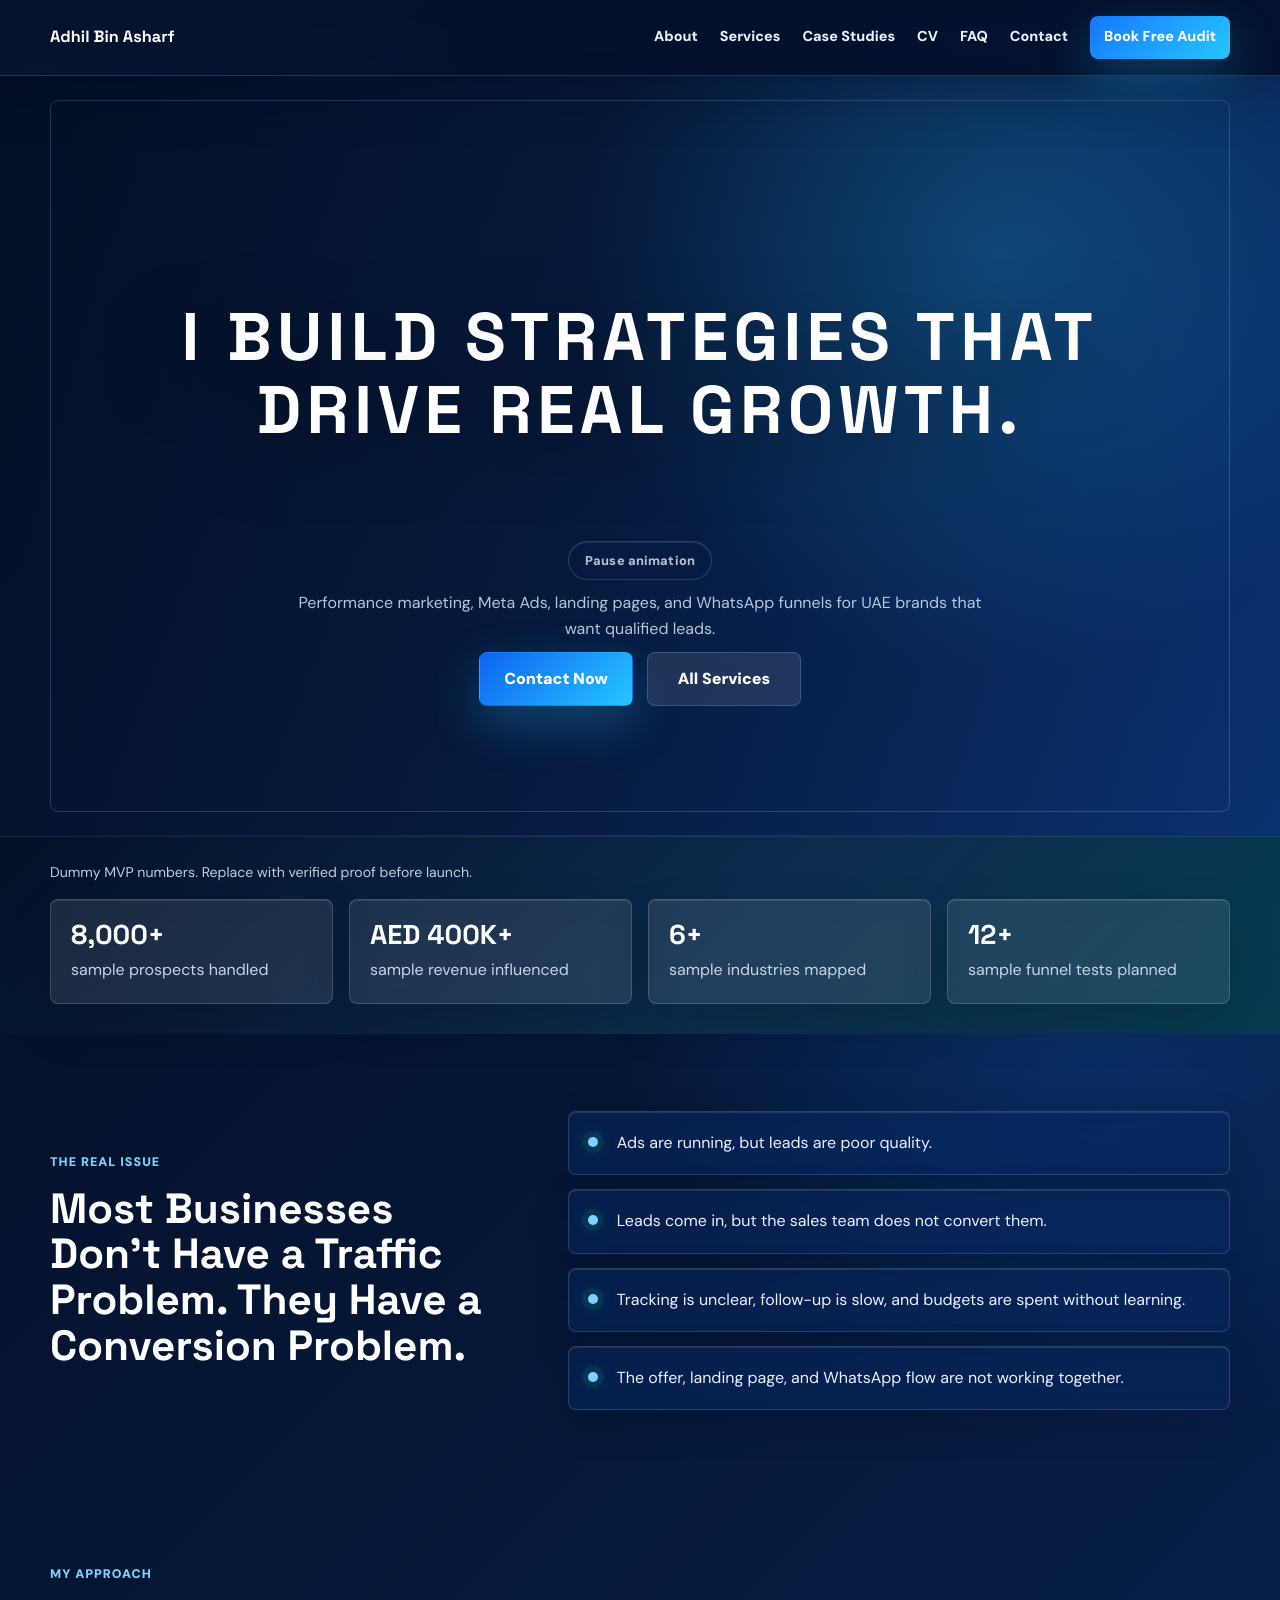
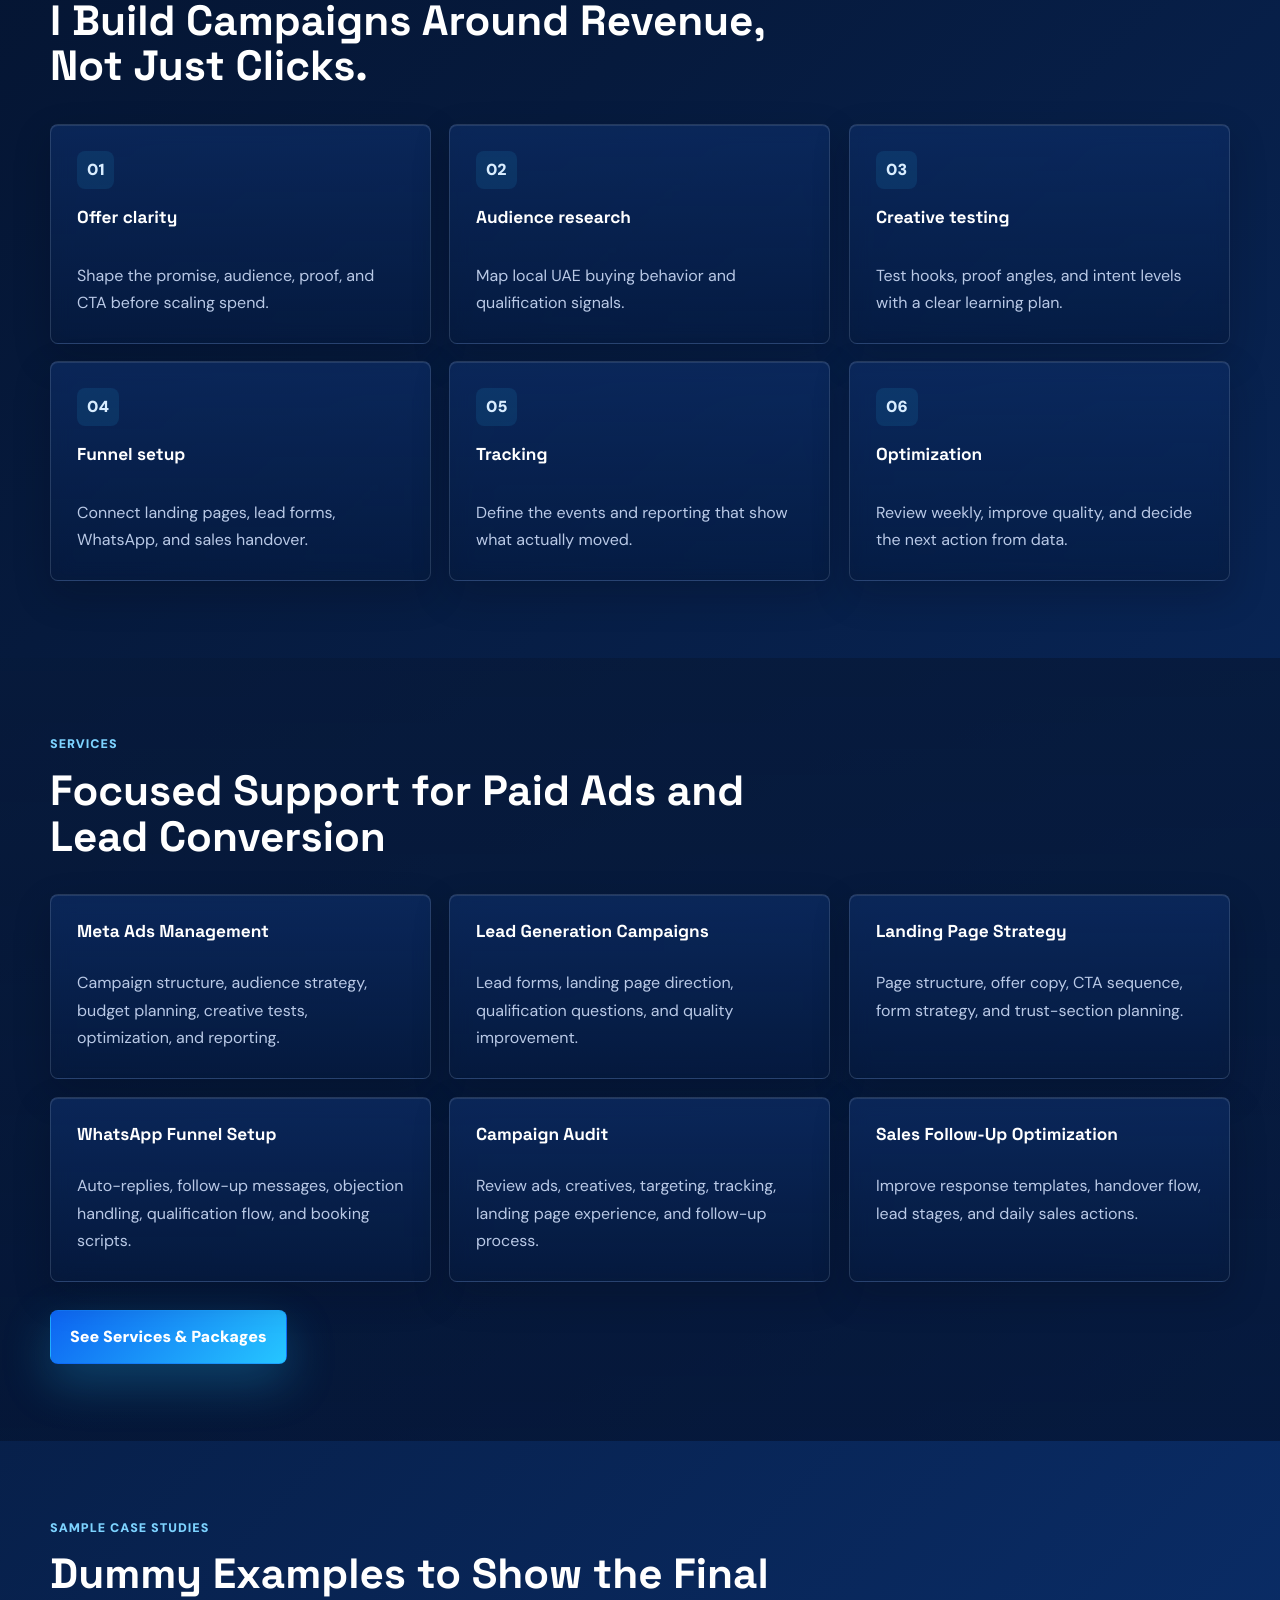
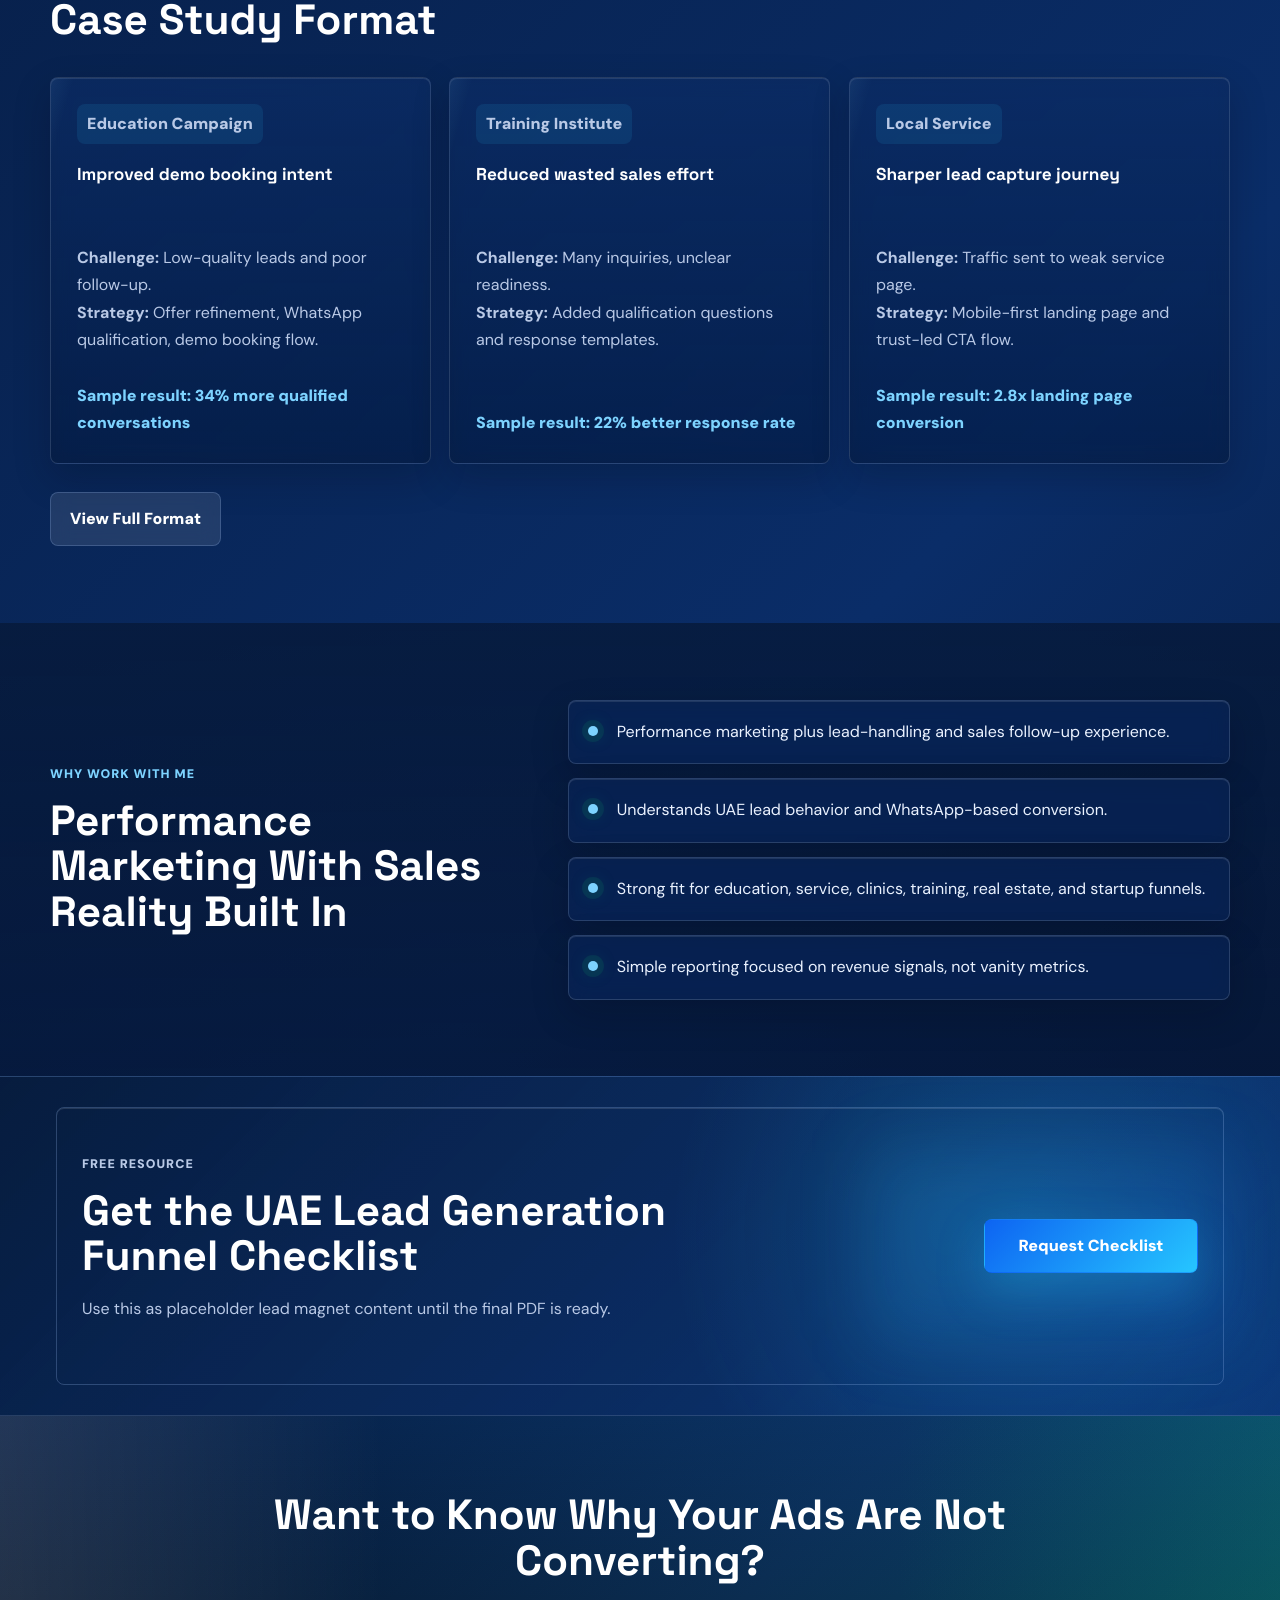
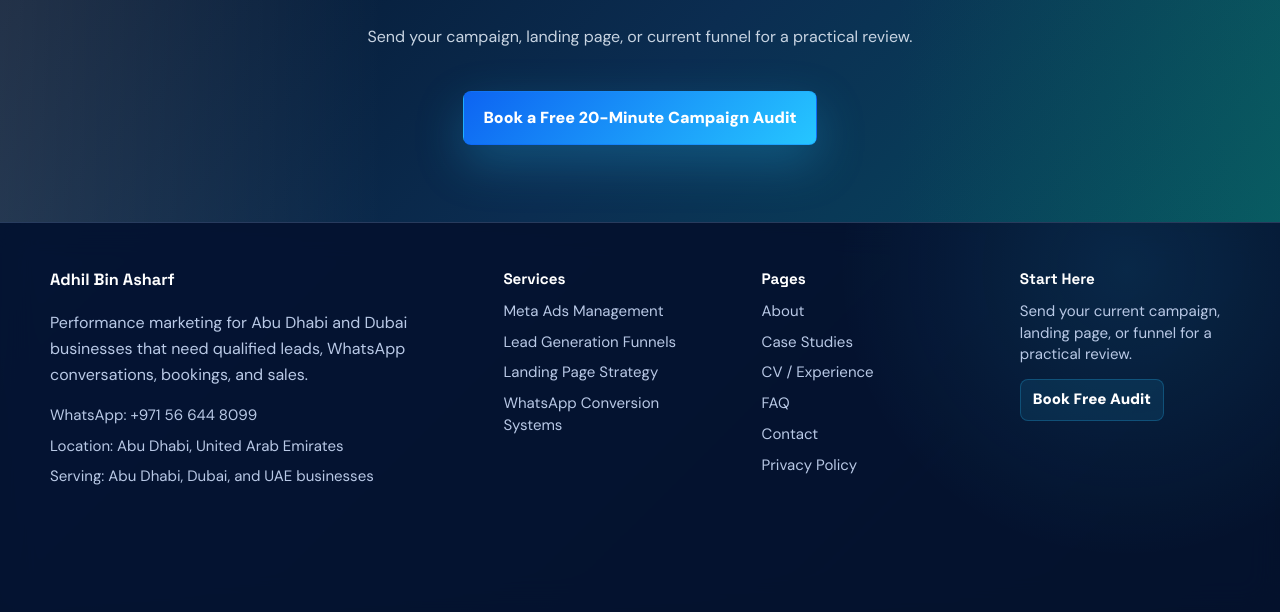
==== index.html @ f386fb95 "Initial personal branding website" ====
<!doctype html>
<html lang="en">
<head>
  <meta charset="utf-8">
  <meta name="viewport" content="width=device-width, initial-scale=1">
  <title>Performance Marketer in Abu Dhabi & Dubai | Adhil Bin Asharf</title>
  <meta name="description" content="Adhil Bin Asharf helps Abu Dhabi and Dubai businesses generate qualified leads with Meta Ads, landing pages, WhatsApp funnels, tracking, and campaign optimization.">
  <link rel="preconnect" href="https://fonts.googleapis.com">
  <link rel="preconnect" href="https://fonts.gstatic.com" crossorigin>
  <link href="https://fonts.googleapis.com/css2?family=DM+Sans:wght@400;500;600;700;800&family=Space+Grotesk:wght@500;600;700&display=swap" rel="stylesheet">
  <link rel="stylesheet" href="styles.css?v=32">
  <script type="application/ld+json">
  {
    "@context": "https://schema.org",
    "@type": "Person",
    "name": "Adhil Bin Asharf",
    "jobTitle": "Performance Marketer",
    "areaServed": ["Abu Dhabi", "Dubai", "United Arab Emirates"],
    "knowsAbout": ["Meta Ads", "Lead Generation", "Landing Pages", "WhatsApp Funnels", "Campaign Optimization"],
    "url": "https://example.com"
  }
  </script>
</head>
<body>
  <div class="site-cursor" aria-hidden="true"></div>
  <header class="site-header">
    <a class="brand" href="index.html" aria-label="Adhil Bin Asharf home">
      <span>Adhil Bin Asharf</span>
    </a>
    <button class="nav-toggle" type="button" aria-label="Open navigation" aria-expanded="false">Menu</button>
    <nav class="site-nav" aria-label="Main navigation">
      <a href="about.html">About</a>
      <a href="services.html">Services</a>
      <a href="case-studies.html">Case Studies</a>
      <a href="cv.html">CV</a>
      <a href="faq.html">FAQ</a>
      <a href="contact.html">Contact</a>
      <a class="nav-cta" href="contact.html#audit">Book Free Audit</a>
    </nav>
  </header>

  <main>
    <section class="hero">
      <div class="typewriter-hero" data-typewriter-hero>
        <h1 class="typewriter-heading" data-typewriter-heading aria-hidden="true">
          <span data-typewriter-text>I BUILD STRATEGIES THAT DRIVE REAL GROWTH.</span>
        </h1>
        <p class="sr-only" aria-live="polite" aria-atomic="true" data-typewriter-live>I BUILD STRATEGIES THAT DRIVE REAL GROWTH.</p>
      </div>
      <div class="hero-bottom">
        <button class="typewriter-toggle" type="button" data-typewriter-toggle aria-label="Pause headline animation">
          <span data-typewriter-toggle-text>Pause animation</span>
        </button>
        <p>Performance marketing, Meta Ads, landing pages, and WhatsApp funnels for UAE brands that want qualified leads.</p>
        <div class="hero-cta-row">
          <a class="button primary" href="contact.html#audit">Contact Now</a>
          <a class="button secondary" href="services.html">All Services</a>
        </div>
      </div>
    </section>

    <section class="proof-band" aria-label="Sample proof metrics">
      <p class="sample-note">Dummy MVP numbers. Replace with verified proof before launch.</p>
      <div class="proof-grid">
        <div><strong>8,000+</strong><span>sample prospects handled</span></div>
        <div><strong>AED 400K+</strong><span>sample revenue influenced</span></div>
        <div><strong>6+</strong><span>sample industries mapped</span></div>
        <div><strong>12+</strong><span>sample funnel tests planned</span></div>
      </div>
    </section>

    <section class="split-section">
      <div>
        <p class="eyebrow">The real issue</p>
        <h2>Most Businesses Don’t Have a Traffic Problem. They Have a Conversion Problem.</h2>
      </div>
      <div class="check-list">
        <p>Ads are running, but leads are poor quality.</p>
        <p>Leads come in, but the sales team does not convert them.</p>
        <p>Tracking is unclear, follow-up is slow, and budgets are spent without learning.</p>
        <p>The offer, landing page, and WhatsApp flow are not working together.</p>
      </div>
    </section>

    <section class="section">
      <div class="section-heading">
        <p class="eyebrow">My approach</p>
        <h2>I Build Campaigns Around Revenue, Not Just Clicks.</h2>
      </div>
      <div class="process-grid">
        <article><span>01</span><h3>Offer clarity</h3><p>Shape the promise, audience, proof, and CTA before scaling spend.</p></article>
        <article><span>02</span><h3>Audience research</h3><p>Map local UAE buying behavior and qualification signals.</p></article>
        <article><span>03</span><h3>Creative testing</h3><p>Test hooks, proof angles, and intent levels with a clear learning plan.</p></article>
        <article><span>04</span><h3>Funnel setup</h3><p>Connect landing pages, lead forms, WhatsApp, and sales handover.</p></article>
        <article><span>05</span><h3>Tracking</h3><p>Define the events and reporting that show what actually moved.</p></article>
        <article><span>06</span><h3>Optimization</h3><p>Review weekly, improve quality, and decide the next action from data.</p></article>
      </div>
    </section>

    <section class="section muted">
      <div class="section-heading">
        <p class="eyebrow">Services</p>
        <h2>Focused Support for Paid Ads and Lead Conversion</h2>
      </div>
      <div class="card-grid">
        <article class="card"><h3>Meta Ads Management</h3><p>Campaign structure, audience strategy, budget planning, creative tests, optimization, and reporting.</p></article>
        <article class="card"><h3>Lead Generation Campaigns</h3><p>Lead forms, landing page direction, qualification questions, and quality improvement.</p></article>
        <article class="card"><h3>Landing Page Strategy</h3><p>Page structure, offer copy, CTA sequence, form strategy, and trust-section planning.</p></article>
        <article class="card"><h3>WhatsApp Funnel Setup</h3><p>Auto-replies, follow-up messages, objection handling, qualification flow, and booking scripts.</p></article>
        <article class="card"><h3>Campaign Audit</h3><p>Review ads, creatives, targeting, tracking, landing page experience, and follow-up process.</p></article>
        <article class="card"><h3>Sales Follow-Up Optimization</h3><p>Improve response templates, handover flow, lead stages, and daily sales actions.</p></article>
      </div>
      <div class="center-action"><a class="button primary" href="services.html">See Services & Packages</a></div>
    </section>

    <section class="section">
      <div class="section-heading">
        <p class="eyebrow">Sample case studies</p>
        <h2>Dummy Examples to Show the Final Case Study Format</h2>
      </div>
      <div class="case-grid">
        <article class="case-card">
          <p class="tag">Education Campaign</p>
          <h3>Improved demo booking intent</h3>
          <p><strong>Challenge:</strong> Low-quality leads and poor follow-up.</p>
          <p><strong>Strategy:</strong> Offer refinement, WhatsApp qualification, demo booking flow.</p>
          <p class="metric">Sample result: 34% more qualified conversations</p>
        </article>
        <article class="case-card">
          <p class="tag">Training Institute</p>
          <h3>Reduced wasted sales effort</h3>
          <p><strong>Challenge:</strong> Many inquiries, unclear readiness.</p>
          <p><strong>Strategy:</strong> Added qualification questions and response templates.</p>
          <p class="metric">Sample result: 22% better response rate</p>
        </article>
        <article class="case-card">
          <p class="tag">Local Service</p>
          <h3>Sharper lead capture journey</h3>
          <p><strong>Challenge:</strong> Traffic sent to weak service page.</p>
          <p><strong>Strategy:</strong> Mobile-first landing page and trust-led CTA flow.</p>
          <p class="metric">Sample result: 2.8x landing page conversion</p>
        </article>
      </div>
      <div class="center-action"><a class="button secondary" href="case-studies.html">View Full Format</a></div>
    </section>

    <section class="split-section muted">
      <div>
        <p class="eyebrow">Why work with me</p>
        <h2>Performance Marketing With Sales Reality Built In</h2>
      </div>
      <div class="feature-list">
        <p>Performance marketing plus lead-handling and sales follow-up experience.</p>
        <p>Understands UAE lead behavior and WhatsApp-based conversion.</p>
        <p>Strong fit for education, service, clinics, training, real estate, and startup funnels.</p>
        <p>Simple reporting focused on revenue signals, not vanity metrics.</p>
      </div>
    </section>

    <section class="lead-magnet">
      <div>
        <p class="eyebrow">Free resource</p>
        <h2>Get the UAE Lead Generation Funnel Checklist</h2>
        <p>Use this as placeholder lead magnet content until the final PDF is ready.</p>
      </div>
      <a class="button primary" href="contact.html">Request Checklist</a>
    </section>

    <section class="final-cta">
      <h2>Want to Know Why Your Ads Are Not Converting?</h2>
      <p>Send your campaign, landing page, or current funnel for a practical review.</p>
      <a class="button primary" href="contact.html#audit">Book a Free 20-Minute Campaign Audit</a>
    </section>
  </main>
  <footer class="site-footer">
    <div class="footer-brand">
      <a class="brand" href="index.html"><span>Adhil Bin Asharf</span></a>
      <p>Performance marketing for Abu Dhabi and Dubai businesses that need qualified leads, WhatsApp conversations, bookings, and sales.</p>
      <div class="footer-contact">
        <a href="https://wa.me/971566448099">WhatsApp: +971 56 644 8099</a>
        <span>Location: Abu Dhabi, United Arab Emirates</span>
        <span>Serving: Abu Dhabi, Dubai, and UAE businesses</span>
      </div>
    </div>
    <nav class="footer-column" aria-label="Footer services">
      <strong>Services</strong>
      <a href="services.html">Meta Ads Management</a>
      <a href="services.html">Lead Generation Funnels</a>
      <a href="services.html">Landing Page Strategy</a>
      <a href="services.html">WhatsApp Conversion Systems</a>
    </nav>
    <nav class="footer-column" aria-label="Footer pages">
      <strong>Pages</strong>
      <a href="about.html">About</a>
      <a href="case-studies.html">Case Studies</a>
      <a href="cv.html">CV / Experience</a>
      <a href="faq.html">FAQ</a>
      <a href="contact.html">Contact</a>
      <a href="privacy.html">Privacy Policy</a>
    </nav>
    <div class="footer-column">
      <strong>Start Here</strong>
      <p>Send your current campaign, landing page, or funnel for a practical review.</p>
      <a class="footer-cta" href="contact.html#audit">Book Free Audit</a>
    </div>
    <div class="footer-bottom">
      <span>&copy; 2026 Adhil Bin Asharf. All rights reserved.</span>
      <span>Personal branding website for performance marketing services in the UAE.</span>
    </div>
  </footer>
  <script src="script.js?v=25"></script>
</body>
</html>
---- styles.css ----
:root {
  --navy: #031027;
  --ink: #eaf2ff;
  --blue: #1677ff;
  --cyan: #26c6ff;
  --green: #7dd3ff;
  --mint: #d9edff;
  --line: rgba(169, 202, 255, 0.22);
  --soft: #071a3b;
  --white: #ffffff;
  --muted: #b9c9e6;
  --glass: rgba(12, 38, 88, 0.54);
  --glass-strong: rgba(13, 43, 96, 0.72);
  --shadow-sm: 0 14px 36px rgba(0, 8, 24, 0.22);
  --shadow-md: 0 26px 74px rgba(0, 8, 24, 0.32);
  --shadow-lg: 0 36px 110px rgba(0, 8, 24, 0.42);
  --shadow-glow: 0 18px 48px rgba(38, 198, 255, 0.26);
  --radius: 8px;
  --container: 1180px;
}

* { box-sizing: border-box; }

html { scroll-behavior: smooth; }

body {
  margin: 0;
  font-family: "DM Sans", Arial, sans-serif;
  color: var(--ink);
  background:
    radial-gradient(circle at 18% 8%, rgba(38, 198, 255, 0.22), transparent 28rem),
    radial-gradient(circle at 86% 18%, rgba(22, 119, 255, 0.24), transparent 30rem),
    linear-gradient(135deg, #020b1e 0%, #061a3d 34%, #0a2d68 70%, #061329 100%);
  line-height: 1.65;
  text-rendering: geometricPrecision;
}

body::before {
  content: "";
  position: fixed;
  inset: 0;
  z-index: -1;
  pointer-events: none;
  background:
    linear-gradient(135deg, rgba(255, 255, 255, 0.055), transparent 32%),
    linear-gradient(315deg, rgba(38, 198, 255, 0.12), transparent 34%);
}

img { max-width: 100%; display: block; }
a { color: inherit; text-decoration: none; }

.sr-only {
  position: absolute;
  width: 1px;
  height: 1px;
  padding: 0;
  margin: -1px;
  overflow: hidden;
  clip: rect(0, 0, 0, 0);
  white-space: nowrap;
  border: 0;
}

@media (hover: hover) and (pointer: fine) {
  body,
  button,
  a,
  input,
  select,
  textarea,
  label {
    cursor: none;
  }
}

@media (hover: none), (pointer: coarse) {
  .site-cursor {
    display: none;
  }
}

button,
a,
input,
select,
textarea,
label {
  cursor: pointer;
}

.site-cursor {
  position: fixed;
  left: 0;
  top: 0;
  z-index: 9999;
  width: 12px;
  height: 12px;
  border: 1px solid rgba(214, 238, 255, 0.72);
  border-radius: 999px;
  background: rgba(125, 211, 255, 0.72);
  box-shadow:
    0 0 8px rgba(125, 211, 255, 0.34),
    0 0 20px rgba(38, 198, 255, 0.18);
  pointer-events: none;
  opacity: 0;
  transform: translate(-50%, -50%);
  transition: opacity 120ms ease, width 120ms ease, height 120ms ease, background 120ms ease;
  will-change: transform;
}

.site-cursor.is-visible {
  opacity: 1;
}

.site-cursor.is-active {
  width: 18px;
  height: 18px;
  background: rgba(125, 211, 255, 0.42);
  box-shadow:
    0 0 10px rgba(125, 211, 255, 0.36),
    0 0 28px rgba(38, 198, 255, 0.22);
}

.reveal {
  opacity: 1;
  transform: none;
}

.animations-ready .reveal {
  opacity: 0;
  transform: translateY(24px);
  transition:
    opacity 680ms ease,
    transform 680ms cubic-bezier(0.16, 1, 0.3, 1);
  transition-delay: var(--reveal-delay, 0ms);
  will-change: opacity, transform;
}

.animations-ready .reveal[data-reveal="zoom"] {
  transform: translateY(20px) scale(0.985);
}

.animations-ready .reveal.is-visible {
  opacity: 1;
  transform: translate3d(0, 0, 0) scale(1);
  will-change: auto;
}

@keyframes sheen-pass {
  0% { transform: translateX(-120%) skewX(-18deg); opacity: 0; }
  18% { opacity: 0.72; }
  58% { opacity: 0.18; }
  100% { transform: translateX(140%) skewX(-18deg); opacity: 0; }
}

@keyframes card-rise {
  0% { opacity: 0; transform: translateY(26px) scale(0.96); }
  100% { opacity: 1; transform: translateY(0) scale(1); }
}

.site-header,
.hero,
.proof-band,
.section,
.split-section,
.page-hero,
.lead-magnet,
.final-cta,
.content-page,
.site-footer {
  padding-left: max(20px, calc((100vw - var(--container)) / 2));
  padding-right: max(20px, calc((100vw - var(--container)) / 2));
}

.site-header {
  position: sticky;
  top: 0;
  z-index: 20;
  display: flex;
  align-items: center;
  justify-content: space-between;
  min-height: 76px;
  padding-top: 14px;
  padding-bottom: 14px;
  background: rgba(5, 18, 45, 0.72);
  border-bottom: 1px solid rgba(169, 202, 255, 0.18);
  box-shadow: 0 18px 50px rgba(0, 8, 24, 0.28);
  backdrop-filter: blur(14px) saturate(130%);
}

.brand {
  display: inline-flex;
  align-items: center;
  min-width: 0;
  font-family: "Space Grotesk", "DM Sans", sans-serif;
  font-weight: 800;
  color: var(--white);
  font-size: 1.02rem;
  letter-spacing: 0;
}

.brand span:last-child {
  white-space: nowrap;
}

.site-nav {
  display: flex;
  align-items: center;
  gap: clamp(12px, 1.8vw, 22px);
  font-weight: 800;
  font-size: 0.9rem;
}

.site-nav a {
  position: relative;
  padding: 8px 0;
  transition: color 180ms ease, transform 180ms ease;
}

.site-nav a::after {
  content: "";
  position: absolute;
  left: 0;
  right: 0;
  bottom: 2px;
  height: 2px;
  transform: scaleX(0);
  transform-origin: center;
  background: var(--green);
  transition: transform 180ms ease;
}

.site-nav a:hover,
.site-nav a:focus-visible {
  color: var(--cyan);
  transform: translateY(-1px);
}

.site-nav a:hover::after,
.site-nav a:focus-visible::after {
  transform: scaleX(1);
}

.site-nav .nav-cta {
  padding: 10px 14px;
  border-radius: var(--radius);
  background: linear-gradient(135deg, var(--blue), var(--cyan));
  color: var(--white);
  box-shadow: var(--shadow-glow);
}

.site-nav .nav-cta::after { display: none; }

.nav-toggle { display: none; }

.hero {
  position: relative;
  display: grid;
  place-items: center;
  align-content: center;
  gap: clamp(22px, 3vw, 34px);
  min-height: min(760px, calc(100vh - 76px));
  padding-top: clamp(46px, 5.8vw, 78px);
  padding-bottom: clamp(40px, 5vw, 66px);
  overflow: hidden;
  background:
    radial-gradient(circle at 78% 24%, rgba(38,198,255,0.22), transparent 26rem),
    linear-gradient(105deg, rgba(3,16,39,0.9) 0%, rgba(6,26,61,0.78) 48%, rgba(12,55,124,0.66) 100%),
    linear-gradient(135deg, #020b1e, #08265a);
  padding-left: max(48px, calc((100vw - var(--container)) / 2 + 24px));
  padding-right: max(48px, calc((100vw - var(--container)) / 2 + 24px));
}

.hero::before {
  content: "";
  position: absolute;
  inset: 24px max(24px, calc((100vw - var(--container)) / 2));
  border: 1px solid rgba(169,202,255,0.22);
  border-radius: var(--radius);
  pointer-events: none;
}

.hero::after {
  content: "";
  position: absolute;
  inset: auto 0 0;
  height: 1px;
  background: linear-gradient(90deg, transparent, rgba(15,111,255,0.24), transparent);
}

.hero h1 {
  margin: 0;
  max-width: 760px;
  font-family: "Space Grotesk", "DM Sans", sans-serif;
  font-size: clamp(2.35rem, 3.75vw, 3.95rem);
  line-height: 1.08;
  letter-spacing: 0;
  color: var(--white);
  text-wrap: balance;
}

.typewriter-hero {
  position: relative;
  z-index: 1;
  display: grid;
  justify-items: center;
  align-content: center;
  width: min(100%, 1060px);
  min-height: clamp(230px, 35vh, 360px);
  margin-bottom: -16px;
  padding: 0 clamp(10px, 4vw, 48px);
  text-align: center;
}

.hero .typewriter-heading {
  display: flex;
  align-items: center;
  justify-content: center;
  min-height: clamp(8rem, 18vw, 17rem);
  max-width: 980px;
  font-size: clamp(2.65rem, 5.25vw, 5.85rem);
  line-height: 1.08;
  letter-spacing: 0.08em;
  text-align: center;
  text-transform: uppercase;
  text-shadow: 0 18px 70px rgba(0, 8, 24, 0.5);
  opacity: 0;
  transform: translateY(14px);
  filter: blur(4px);
  transition:
    opacity 850ms cubic-bezier(0.22, 1, 0.36, 1),
    transform 850ms cubic-bezier(0.22, 1, 0.36, 1),
    filter 850ms cubic-bezier(0.22, 1, 0.36, 1);
}

.typewriter-hero.is-sentence-visible .typewriter-heading {
  opacity: 1;
  transform: translateY(0);
  filter: blur(0);
}

.typewriter-hero.is-transitioning .typewriter-heading {
  opacity: 0;
  transform: translateY(-10px);
  filter: blur(4px);
}

.typewriter-hero.is-reduced-motion .typewriter-heading {
  transform: none;
  filter: none;
  transition: opacity 850ms ease;
}

.typewriter-hero.is-reduced-motion.is-transitioning .typewriter-heading {
  transform: none;
  filter: none;
}

.typewriter-toggle {
  position: relative;
  min-height: 38px;
  padding: 8px 16px;
  border: 1px solid rgba(169, 202, 255, 0.2);
  border-radius: 999px;
  color: rgba(234, 242, 255, 0.78);
  background: rgba(8, 30, 68, 0.42);
  box-shadow: inset 0 1px 0 rgba(255,255,255,0.08);
  font: inherit;
  font-size: 0.8rem;
  font-weight: 800;
  letter-spacing: 0.01em;
  backdrop-filter: blur(12px);
  transition: color 180ms ease, border-color 180ms ease, background 180ms ease, transform 180ms ease;
}

.typewriter-toggle:hover,
.typewriter-toggle:focus-visible {
  color: var(--white);
  border-color: rgba(125, 211, 255, 0.38);
  background: rgba(13, 43, 96, 0.72);
  transform: translateY(-1px);
}

.hero-bottom {
  position: relative;
  z-index: 1;
  display: grid;
  justify-items: center;
  gap: 10px;
  text-align: center;
  margin-top: clamp(-8px, -0.8vw, -4px);
}

.hero-bottom p {
  max-width: 720px;
  margin: 0;
  color: rgba(217, 237, 255, 0.82);
  font-size: clamp(0.98rem, 1.25vw, 1.12rem);
  line-height: 1.6;
}

.hero-cta-row {
  display: flex;
  flex-wrap: wrap;
  justify-content: center;
  gap: 14px;
}

.hero-cta-row .button {
  min-width: 154px;
}

.page-hero h1,
.final-cta h1 {
  margin: 0;
  max-width: 820px;
  font-family: "Space Grotesk", "DM Sans", sans-serif;
  font-size: clamp(2.3rem, 4.35vw, 4.35rem);
  line-height: 1.06;
  letter-spacing: 0;
  color: var(--white);
  text-wrap: balance;
}

.page-hero p {
  max-width: 690px;
  margin: 20px 0 0;
  color: var(--muted);
  font-size: clamp(1.04rem, 1.4vw, 1.22rem);
}

.eyebrow {
  margin: 0 0 14px;
  color: var(--green);
  text-transform: uppercase;
  font-weight: 900;
  font-size: 0.78rem;
  letter-spacing: 0.08em;
}

.button-row,
.center-action {
  display: flex;
  flex-wrap: wrap;
  gap: 14px;
  margin-top: 28px;
}

.button {
  display: inline-flex;
  align-items: center;
  justify-content: center;
  min-height: 50px;
  padding: 13px 19px;
  border-radius: var(--radius);
  border: 1px solid var(--line);
  font-weight: 900;
  text-align: center;
  transition: transform 180ms ease, box-shadow 180ms ease, border-color 180ms ease, background 180ms ease;
}

.button:hover,
.button:focus-visible {
  transform: translateY(-2px);
  box-shadow: var(--shadow-md);
}

.button.primary {
  border-color: rgba(15, 111, 255, 0.22);
  background: linear-gradient(135deg, #0d64f2, var(--cyan));
  color: var(--white);
  box-shadow: var(--shadow-glow);
}

.button.primary:hover,
.button.primary:focus-visible {
  box-shadow: var(--shadow-glow), 0 0 30px rgba(38, 198, 255, 0.2);
}

.button.secondary {
  background: rgba(255,255,255,0.1);
  color: var(--white);
  border-color: rgba(169,202,255,0.22);
  backdrop-filter: blur(10px);
}

.button.whatsapp {
  border-color: rgba(31, 157, 85, 0.2);
  background: linear-gradient(135deg, #1f9d55, #22c57e);
  color: var(--white);
  box-shadow: 0 18px 38px rgba(31, 157, 85, 0.2);
}

.proof-band {
  padding-top: 26px;
  padding-bottom: 30px;
  background: linear-gradient(135deg, var(--navy), #0c2b4d 56%, #063c51);
  color: var(--white);
  box-shadow: inset 0 1px 0 rgba(255,255,255,0.08);
}

.sample-note {
  max-width: var(--container);
  margin: 0 auto 14px;
  color: #bfd0e4;
  font-size: 0.88rem;
}

.proof-grid {
  display: grid;
  grid-template-columns: repeat(4, minmax(0, 1fr));
  gap: 16px;
  max-width: var(--container);
  margin: 0 auto;
}

.proof-grid div {
  position: relative;
  overflow: hidden;
  padding: 20px;
  border: 1px solid rgba(255,255,255,0.17);
  border-radius: var(--radius);
  background: rgba(255, 255, 255, 0.09);
  box-shadow: 0 20px 48px rgba(0,0,0,0.16), inset 0 1px 0 rgba(255,255,255,0.1);
  backdrop-filter: blur(10px);
  transition: transform 180ms ease, border-color 180ms ease, background 180ms ease;
}

.proof-grid div::after {
  content: "";
  position: absolute;
  top: -35%;
  bottom: -35%;
  left: 0;
  width: 34%;
  pointer-events: none;
  background: linear-gradient(90deg, transparent, rgba(255,255,255,0.22), transparent);
  transform: translateX(-120%) skewX(-18deg);
}

.proof-grid div:hover {
  transform: translateY(-3px);
  border-color: rgba(255,255,255,0.34);
  background: rgba(255,255,255,0.13);
}

.proof-grid div:hover::after {
  animation: sheen-pass 900ms ease;
}

.proof-grid strong {
  display: block;
  font-family: "Space Grotesk", "DM Sans", sans-serif;
  font-size: clamp(1.28rem, 2.2vw, 1.7rem);
  line-height: 1.12;
}

.proof-grid span {
  display: block;
  margin-top: 6px;
  color: #c8d4e2;
}

.section,
.split-section,
.page-hero,
.lead-magnet,
.final-cta,
.content-page {
  padding-top: clamp(50px, 6vw, 82px);
  padding-bottom: clamp(50px, 6vw, 82px);
}

.section-heading {
  max-width: 770px;
  margin-bottom: 34px;
}

h2 {
  margin: 0;
  font-family: "Space Grotesk", "DM Sans", sans-serif;
  color: var(--white);
  font-size: clamp(1.9rem, 3.3vw, 3.1rem);
  line-height: 1.08;
  letter-spacing: 0;
}

h3 {
  margin: 0 0 10px;
  font-family: "Space Grotesk", "DM Sans", sans-serif;
  color: var(--white);
  font-size: 1.08rem;
  line-height: 1.28;
}

.muted {
  background:
    linear-gradient(180deg, rgba(7, 26, 59, 0.84), rgba(5, 20, 49, 0.72));
}

.split-section {
  display: grid;
  grid-template-columns: minmax(0, 0.82fr) minmax(0, 1.18fr);
  gap: clamp(28px, 4.5vw, 64px);
  align-items: center;
}

.check-list,
.feature-list {
  display: grid;
  gap: 14px;
}

.check-list p,
.feature-list p {
  position: relative;
  margin: 0;
  padding: 18px 18px 18px 48px;
  border: 1px solid rgba(139, 160, 188, 0.26);
  border-radius: var(--radius);
  color: var(--ink);
  background: rgba(12, 38, 88, 0.58);
  box-shadow: var(--shadow-sm), inset 0 1px 0 rgba(255,255,255,0.1);
  backdrop-filter: blur(10px) saturate(125%);
  transition: transform 180ms ease, border-color 180ms ease, box-shadow 180ms ease;
}

.check-list p:hover,
.feature-list p:hover {
  transform: translateX(4px);
  border-color: rgba(38, 198, 255, 0.34);
  box-shadow: var(--shadow-md), 0 0 30px rgba(38, 198, 255, 0.12);
}

.check-list p::before,
.feature-list p::before {
  content: "";
  position: absolute;
  left: 19px;
  top: 25px;
  width: 10px;
  height: 10px;
  border-radius: 50%;
  background: var(--green);
  box-shadow: 0 0 0 6px rgba(22, 161, 99, 0.13), 0 0 18px rgba(22, 161, 99, 0.4);
}

.process-grid,
.card-grid,
.case-grid,
.package-grid,
.faq-grid {
  display: grid;
  grid-template-columns: repeat(3, minmax(0, 1fr));
  gap: 18px;
  align-items: stretch;
}

.process-grid article,
.card,
.case-card,
.package,
.faq-item,
.story-panel,
.form-panel {
  position: relative;
  display: flex;
  flex-direction: column;
  min-width: 0;
  height: 100%;
  padding: clamp(20px, 2.4vw, 26px);
  border: 1px solid rgba(139, 160, 188, 0.24);
  border-radius: var(--radius);
  background:
    linear-gradient(180deg, rgba(13,43,96,0.76), rgba(7,26,59,0.64));
  box-shadow: var(--shadow-sm), inset 0 1px 0 rgba(255,255,255,0.1);
  contain: content;
  backdrop-filter: blur(10px) saturate(125%);
  transition: transform 180ms ease, box-shadow 180ms ease, border-color 180ms ease;
}

.process-grid article.is-visible,
.card.is-visible,
.case-card.is-visible,
.package.is-visible,
.faq-item.is-visible,
.story-panel.is-visible,
.form-panel.is-visible {
  animation: card-rise 620ms cubic-bezier(0.16, 1, 0.3, 1) both;
  animation-delay: var(--reveal-delay, 0ms);
}

.process-grid article > *,
.card > *,
.case-card > *,
.package > *,
.faq-item > *,
.story-panel > *,
.form-panel > * {
  position: relative;
  z-index: 1;
}

.card h3,
.case-card h3,
.package h3,
.faq-item h3,
.process-grid h3 {
  margin-bottom: 16px;
}

.story-panel h2,
.form-panel h2 {
  margin-bottom: 22px;
}

.story-panel h3,
.form-panel h3 {
  margin-top: 28px;
  margin-bottom: 16px;
}

.story-panel p,
.form-panel p,
.story-panel li,
.form-panel li {
  font-size: clamp(1rem, 1.1vw, 1.08rem);
  line-height: 1.72;
}

.story-panel p,
.form-panel p {
  margin: 0;
}

.process-grid article::before,
.card::before,
.case-card::before,
.package::before,
.faq-item::before,
.story-panel::before,
.form-panel::before {
  content: "";
  position: absolute;
  inset: 0;
  border-radius: inherit;
  pointer-events: none;
  background: linear-gradient(135deg, rgba(38,198,255,0.13), transparent 35%, rgba(22,119,255,0.16));
  opacity: 0;
  transition: opacity 180ms ease;
}

.process-grid article::after,
.card::after,
.case-card::after,
.package::after,
.faq-item::after,
.story-panel::after,
.form-panel::after {
  content: "";
  position: absolute;
  top: -45%;
  bottom: -45%;
  left: 0;
  z-index: 0;
  width: 28%;
  pointer-events: none;
  background: linear-gradient(90deg, transparent, rgba(125,211,255,0.16), transparent);
  transform: translateX(-130%) skewX(-16deg);
}

.process-grid article:hover,
.card:hover,
.case-card:hover,
.package:hover,
.faq-item:hover,
.story-panel:hover,
.form-panel:hover {
  transform: translateY(-4px);
  border-color: rgba(38, 198, 255, 0.32);
  box-shadow: var(--shadow-md), 0 0 40px rgba(38, 198, 255, 0.14);
}

.process-grid article:hover::before,
.card:hover::before,
.case-card:hover::before,
.package:hover::before,
.faq-item:hover::before,
.story-panel:hover::before,
.form-panel:hover::before {
  opacity: 1;
}

.process-grid article:hover::after,
.card:hover::after,
.case-card:hover::after,
.package:hover::after,
.faq-item:hover::after,
.story-panel:hover::after,
.form-panel:hover::after {
  animation: sheen-pass 900ms ease;
}

.process-grid span,
.tag {
  display: inline-flex;
  width: fit-content;
  margin-bottom: 16px;
  padding: 6px 10px;
  border-radius: var(--radius);
  color: var(--mint);
  background: rgba(38, 198, 255, 0.1);
  font-weight: 900;
}

.card p,
.process-grid p,
.case-card p,
.package p,
.faq-item p {
  margin-bottom: 0;
  color: var(--muted);
  line-height: 1.72;
}

.case-card {
  justify-content: flex-start;
}

.case-card .tag {
  margin-bottom: 18px;
}

.case-card h3 {
  min-height: 58px;
  margin-bottom: 22px;
}

.case-card p {
  max-width: 36ch;
}

.case-card p:not(.metric) {
  margin-top: 0;
}

.case-card p + p,
.story-panel p + p {
  margin-top: 14px;
}

.case-card .tag + h3,
.process-grid span + h3 {
  margin-top: 2px;
}

.case-card h3 + p,
.card h3 + p,
.package h3 + p,
.faq-item h3 + p {
  margin-top: 10px;
}

.metric {
  margin-top: auto !important;
  padding-top: 28px;
  color: var(--green) !important;
  font-weight: 900;
}

.final-cta {
  position: relative;
  display: flex;
  align-items: center;
  justify-content: space-between;
  gap: 24px;
  overflow: hidden;
  background: linear-gradient(135deg, var(--navy), #0b2d51 55%, #064b60);
  color: var(--white);
}

.lead-magnet {
  position: relative;
  display: grid;
  grid-template-columns: minmax(0, 1fr) auto;
  align-items: center;
  gap: clamp(24px, 5vw, 72px);
  min-height: 300px;
  padding-left: max(56px, calc((100vw - var(--container)) / 2 + 32px));
  padding-right: max(56px, calc((100vw - var(--container)) / 2 + 32px));
  overflow: hidden;
  color: var(--ink);
  background:
    radial-gradient(circle at 80% 45%, rgba(38,198,255,0.2), transparent 22rem),
    linear-gradient(135deg, rgba(7,26,59,0.94), rgba(12,55,124,0.72)),
    linear-gradient(315deg, rgba(22,119,255,0.22), rgba(38,198,255,0.12));
  border-top: 1px solid rgba(169, 202, 255, 0.2);
  border-bottom: 1px solid rgba(169, 202, 255, 0.2);
}

.lead-magnet::before {
  content: "";
  position: absolute;
  inset: 30px max(30px, calc((100vw - var(--container)) / 2 + 6px));
  border: 1px solid rgba(169,202,255,0.24);
  border-radius: var(--radius);
  pointer-events: none;
  box-shadow: inset 0 1px 0 rgba(255,255,255,0.12);
}

.lead-magnet::after {
  content: "";
  position: absolute;
  right: max(20px, calc((100vw - var(--container)) / 2));
  top: 50%;
  width: min(34vw, 360px);
  height: 56%;
  transform: translateY(-50%);
  border-radius: var(--radius);
  background: linear-gradient(135deg, rgba(38,198,255,0.16), rgba(22,119,255,0.16));
  filter: blur(34px);
  pointer-events: none;
}

.lead-magnet > div {
  position: relative;
  z-index: 1;
  max-width: 760px;
  align-self: center;
}

.lead-magnet .button {
  position: relative;
  z-index: 1;
  flex: 0 0 auto;
  min-width: 214px;
  white-space: nowrap;
  align-self: center;
  justify-self: end;
}

.final-cta {
  min-height: 320px;
}

.final-cta::before {
  content: "";
  position: absolute;
  inset: 0;
  pointer-events: none;
  background:
    linear-gradient(90deg, rgba(255,255,255,0.12), transparent 30%),
    linear-gradient(270deg, rgba(18, 166, 106, 0.18), transparent 30%),
    linear-gradient(180deg, rgba(15, 111, 255, 0.12), transparent 45%);
}

.final-cta > * {
  position: relative;
  z-index: 1;
}

.final-cta h2,
.final-cta h1 { color: var(--white); }

.final-cta p { color: #c8d4e2; }

.lead-magnet h2 {
  max-width: 720px;
}

.lead-magnet p {
  max-width: 680px;
  color: var(--muted);
}

.final-cta {
  display: grid;
  place-items: center;
  text-align: center;
  justify-content: center;
  justify-items: center;
}

.final-cta h2 {
  width: min(100%, 920px);
  max-width: 920px;
  margin-inline: auto;
  text-align: center;
  justify-self: center;
}

.final-cta p {
  max-width: 680px;
  margin-inline: auto;
  justify-self: center;
}

.final-cta .button {
  justify-self: center;
}

.site-footer {
  display: grid;
  grid-template-columns: minmax(280px, 1.35fr) repeat(3, minmax(160px, 0.7fr));
  gap: clamp(24px, 4vw, 48px);
  padding-top: 44px;
  padding-bottom: 28px;
  border-top: 1px solid var(--line);
  background:
    radial-gradient(circle at 88% 12%, rgba(38,198,255,0.12), transparent 18rem),
    rgba(5, 18, 45, 0.9);
  backdrop-filter: blur(16px) saturate(135%);
}

.site-footer p {
  margin: 0;
  color: var(--muted);
}

.footer-brand {
  display: grid;
  gap: 16px;
  align-content: start;
}

.footer-brand p {
  max-width: 480px;
}

.footer-contact,
.footer-column {
  display: grid;
  gap: 9px;
  align-content: start;
}

.footer-column strong {
  color: var(--white);
  font-family: "Space Grotesk", "DM Sans", sans-serif;
  font-size: 0.95rem;
}

.footer-contact a,
.footer-contact span,
.footer-column a,
.footer-column p {
  color: var(--muted);
  font-size: 0.94rem;
  line-height: 1.45;
}

.site-footer a {
  transition: color 180ms ease, transform 180ms ease;
}

.site-footer a:hover {
  color: var(--cyan);
}

.footer-cta {
  display: inline-flex;
  width: fit-content;
  margin-top: 4px;
  padding: 9px 12px;
  border: 1px solid rgba(38, 198, 255, 0.24);
  border-radius: var(--radius);
  background: rgba(38, 198, 255, 0.1);
  color: var(--white) !important;
  font-weight: 900;
}

.footer-cta:hover {
  transform: translateY(-2px);
  background: rgba(38, 198, 255, 0.16);
}

.footer-bottom {
  grid-column: 1 / -1;
  display: flex;
  flex-wrap: wrap;
  justify-content: space-between;
  gap: 12px;
  padding-top: 24px;
  border-top: 1px solid rgba(169, 202, 255, 0.14);
  color: var(--muted);
  font-size: 0.88rem;
}

.page-hero {
  background:
    radial-gradient(circle at 82% 22%, rgba(38,198,255,0.18), transparent 24rem),
    linear-gradient(135deg, rgba(3,16,39,0.92), rgba(12,55,124,0.72)),
    linear-gradient(315deg, rgba(22,119,255,0.16), rgba(38,198,255,0.1)),
    var(--soft);
  border-bottom: 1px solid rgba(169, 202, 255, 0.2);
}

.content-narrow {
  max-width: 860px;
  margin-inline: auto;
}

.content-narrow p,
.content-narrow li,
.details-list li {
  color: var(--muted);
}

.content-page .story-panel {
  padding: clamp(26px, 3.5vw, 34px);
}

.content-page .story-panel h2 {
  font-size: clamp(2rem, 3.1vw, 3rem);
}

.content-page .story-panel .button {
  margin-top: 18px;
}

.policy-page {
  max-width: 980px;
  margin-inline: auto;
}

.policy-page .story-panel {
  gap: 0;
}

.policy-page h2 {
  margin-top: 34px;
  margin-bottom: 14px;
  font-size: clamp(1.45rem, 2vw, 2rem);
}

.policy-page h3 {
  margin-top: 24px;
  margin-bottom: 10px;
  color: var(--mint);
}

.policy-page p,
.policy-page li {
  color: var(--muted);
}

.policy-page ul {
  display: grid;
  gap: 8px;
  margin: 12px 0 18px;
  padding-left: 22px;
}

.two-column {
  display: grid;
  grid-template-columns: repeat(2, minmax(0, 1fr));
  gap: 28px;
}

.price {
  color: var(--green);
  font-family: "Space Grotesk", "DM Sans", sans-serif;
  font-size: 1.28rem;
  font-weight: 900;
}

.details-list {
  display: grid;
  gap: 14px;
  margin: 18px 0 0;
  padding-left: 20px;
}

.contact-layout {
  display: grid;
  grid-template-columns: minmax(280px, 0.9fr) minmax(0, 1.1fr);
  gap: 28px;
  align-items: start;
}

form {
  display: grid;
  gap: 14px;
}

label {
  display: grid;
  gap: 7px;
  font-weight: 900;
  color: var(--white);
}

input,
select,
textarea {
  width: 100%;
  min-height: 48px;
  padding: 12px 13px;
  border: 1px solid rgba(169, 202, 255, 0.26);
  border-radius: var(--radius);
  font: inherit;
  color: var(--ink);
  background: rgba(7, 26, 59, 0.62);
  box-shadow: inset 0 1px 0 rgba(255,255,255,0.09);
  transition: border-color 180ms ease, box-shadow 180ms ease, background 180ms ease;
}

textarea {
  min-height: 126px;
  resize: vertical;
}

input:focus,
select:focus,
textarea:focus {
  border-color: rgba(15, 111, 255, 0.55);
  background: rgba(11, 45, 96, 0.84);
  box-shadow: 0 0 0 4px rgba(15, 111, 255, 0.12);
}

input:focus-visible,
select:focus-visible,
textarea:focus-visible,
button:focus-visible,
a:focus-visible {
  outline: 3px solid rgba(21, 94, 239, 0.24);
  outline-offset: 3px;
}

.small-note {
  color: var(--muted);
  font-size: 0.92rem;
}

@media (max-width: 1100px) {
  .site-nav {
    gap: 12px;
    font-size: 0.86rem;
  }
}

@media (max-width: 940px) {
  .nav-toggle {
    display: inline-flex;
    align-items: center;
    justify-content: center;
    min-height: 42px;
    padding: 10px 13px;
    border: 1px solid var(--line);
    border-radius: var(--radius);
    background: rgba(13, 43, 96, 0.82);
    box-shadow: var(--shadow-sm);
    color: var(--white);
    font-weight: 900;
    backdrop-filter: blur(16px);
  }

  .site-nav {
    position: absolute;
    left: 20px;
    right: 20px;
    top: 76px;
    display: none;
    flex-direction: column;
    align-items: stretch;
    gap: 8px;
    padding: 16px;
    border: 1px solid rgba(169, 202, 255, 0.24);
    border-radius: var(--radius);
    background: rgba(5, 18, 45, 0.92);
    box-shadow: var(--shadow-md);
    backdrop-filter: blur(20px);
  }

  .site-nav.is-open { display: flex; }

  .site-nav a {
    padding: 10px 8px;
  }

  .site-nav .nav-cta {
    text-align: center;
  }

  .hero,
  .split-section,
  .contact-layout,
  .two-column {
    grid-template-columns: 1fr;
  }

  .hero {
    min-height: min(720px, calc(100vh - 76px));
  }

  .split-section {
    align-items: start;
  }

  .proof-grid,
  .process-grid,
  .card-grid,
  .case-grid,
  .package-grid,
  .faq-grid {
    grid-template-columns: repeat(2, minmax(0, 1fr));
  }

  .site-footer {
    grid-template-columns: repeat(2, minmax(0, 1fr));
  }
}

@media (max-width: 680px) {
  .site-header,
  .hero,
  .proof-band,
  .section,
  .split-section,
  .page-hero,
  .lead-magnet,
  .final-cta,
  .content-page,
  .site-footer {
    padding-left: 16px;
    padding-right: 16px;
  }

  .site-header {
    min-height: 68px;
  }

  .brand {
    font-size: 0.9rem;
  }

  .site-nav {
    left: 16px;
    right: 16px;
    top: 68px;
  }

  .hero h1,
  .page-hero h1,
  .final-cta h1 {
    font-size: clamp(2.05rem, 10vw, 2.65rem);
  }

  h2 {
    font-size: clamp(1.7rem, 8.4vw, 2.25rem);
  }

  .hero {
    padding-top: 34px;
    padding-left: 16px;
    padding-right: 16px;
  }

  .typewriter-hero {
    min-height: clamp(220px, 36vh, 340px);
    margin-bottom: -14px;
    padding-inline: 0;
  }

  .animations-ready .typewriter-hero.reveal.is-visible {
    transform: none;
  }

  .hero .typewriter-heading {
    min-height: clamp(12rem, 52vw, 18rem);
    max-width: 100%;
    font-size: clamp(1.95rem, 8.8vw, 2.85rem);
    letter-spacing: 0.055em;
  }

  .typewriter-toggle {
    font-size: 0.74rem;
  }

  .hero-bottom {
    gap: 10px;
    margin-top: -18px;
  }

  .hero-bottom p {
    max-width: 32rem;
    font-size: 0.96rem;
  }

  .hero::before,
  .lead-magnet::before {
    display: none;
  }

  .page-hero p {
    font-size: 1rem;
  }

  .site-cursor {
    display: none;
  }

  body,
  button,
  a,
  input,
  select,
  textarea,
  label {
    cursor: auto;
  }

  .proof-grid,
  .process-grid,
  .card-grid,
  .case-grid,
  .package-grid,
  .faq-grid {
    grid-template-columns: 1fr;
  }

  .lead-magnet {
    flex-direction: column;
    align-items: flex-start;
  }

  .site-footer {
    grid-template-columns: 1fr;
    gap: 24px;
  }

  .footer-bottom {
    display: grid;
  }

  .lead-magnet {
    display: grid;
    grid-template-columns: 1fr;
    padding-left: 16px;
    padding-right: 16px;
    text-align: center;
  }

  .lead-magnet > div,
  .lead-magnet .button {
    justify-self: center;
  }

  .lead-magnet,
  .final-cta {
    min-height: auto;
  }

  .button-row,
  .center-action,
  .hero-cta-row {
    width: 100%;
  }

  .button,
  .hero-cta-row .button {
    width: 100%;
  }

  .lead-magnet .button {
    min-width: 0;
    white-space: normal;
  }

}

@media (max-width: 420px) {
  .brand span:last-child {
    max-width: 168px;
    overflow: hidden;
    text-overflow: ellipsis;
  }

  .hero .typewriter-heading {
    font-size: clamp(1.75rem, 8.5vw, 2.2rem);
    letter-spacing: 0.045em;
  }

  .process-grid article,
  .card,
  .case-card,
  .package,
  .faq-item,
  .story-panel,
  .form-panel {
    padding: 18px;
  }
}
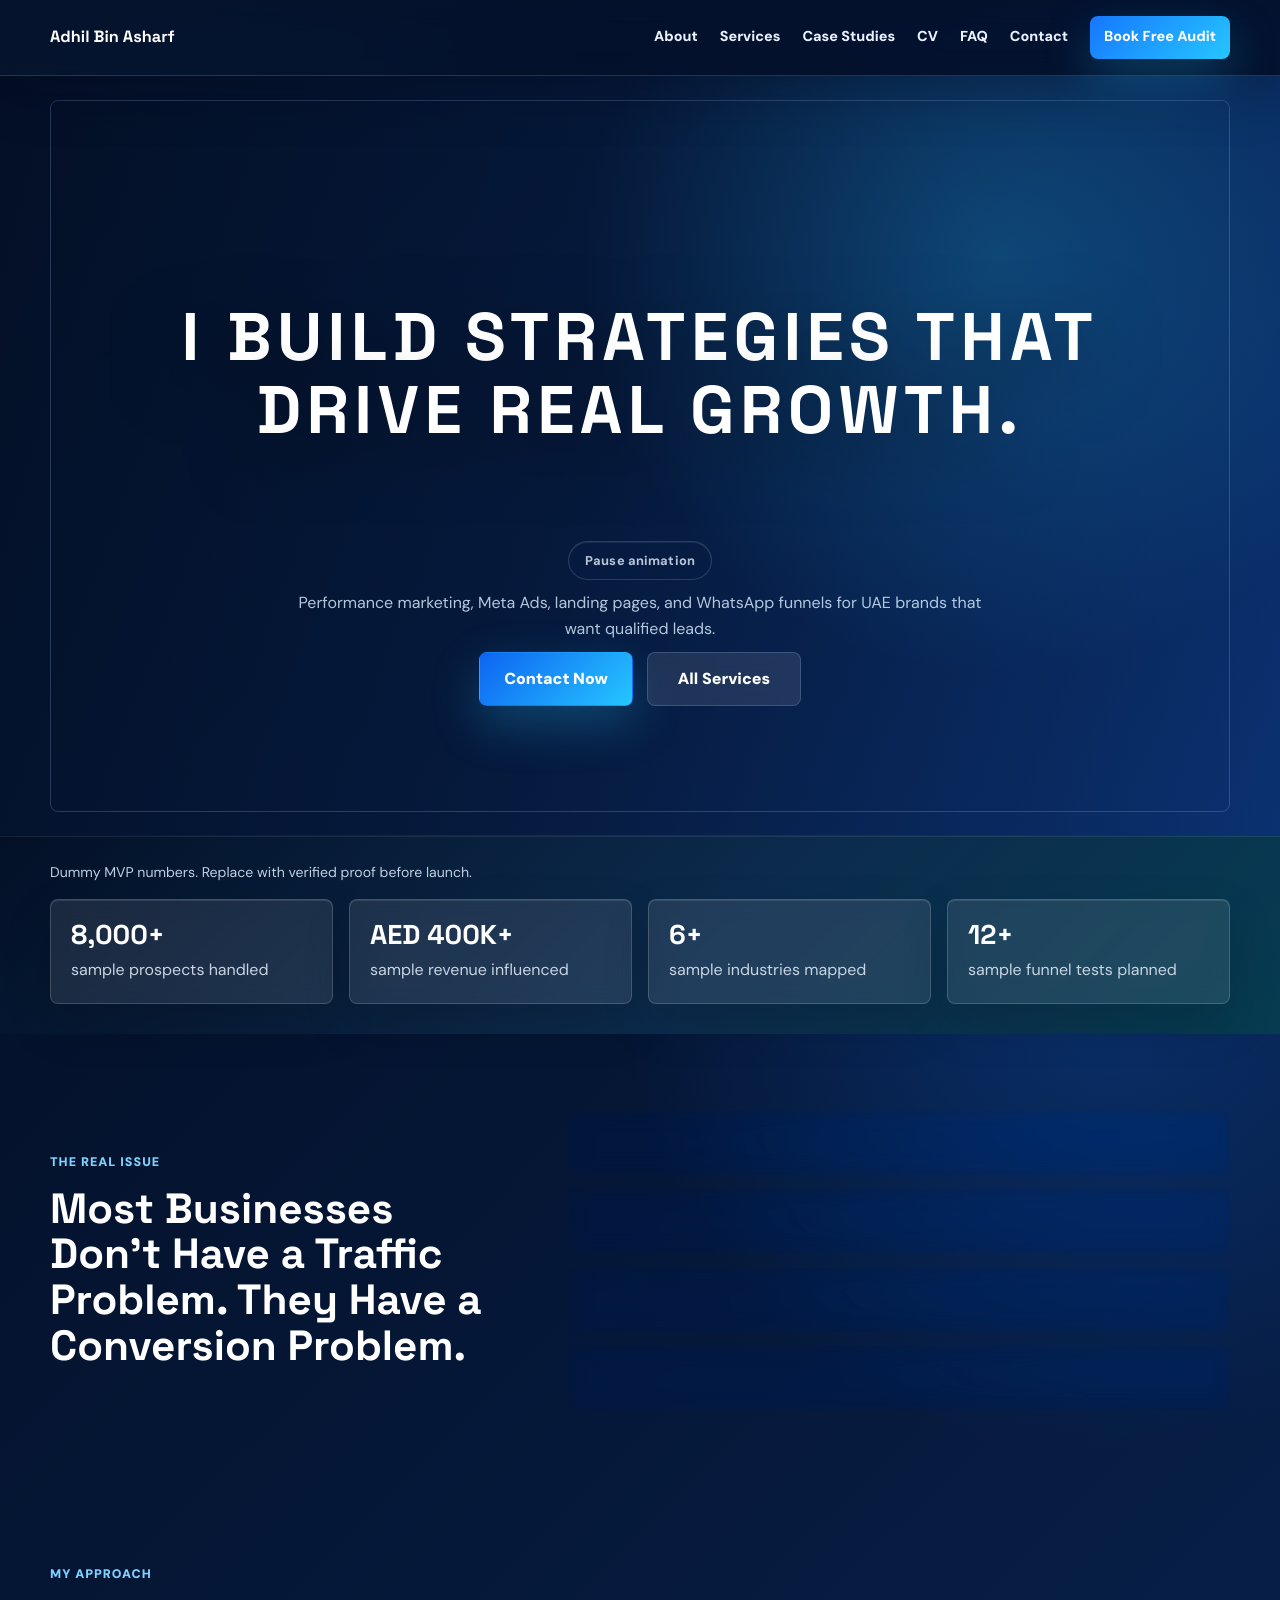
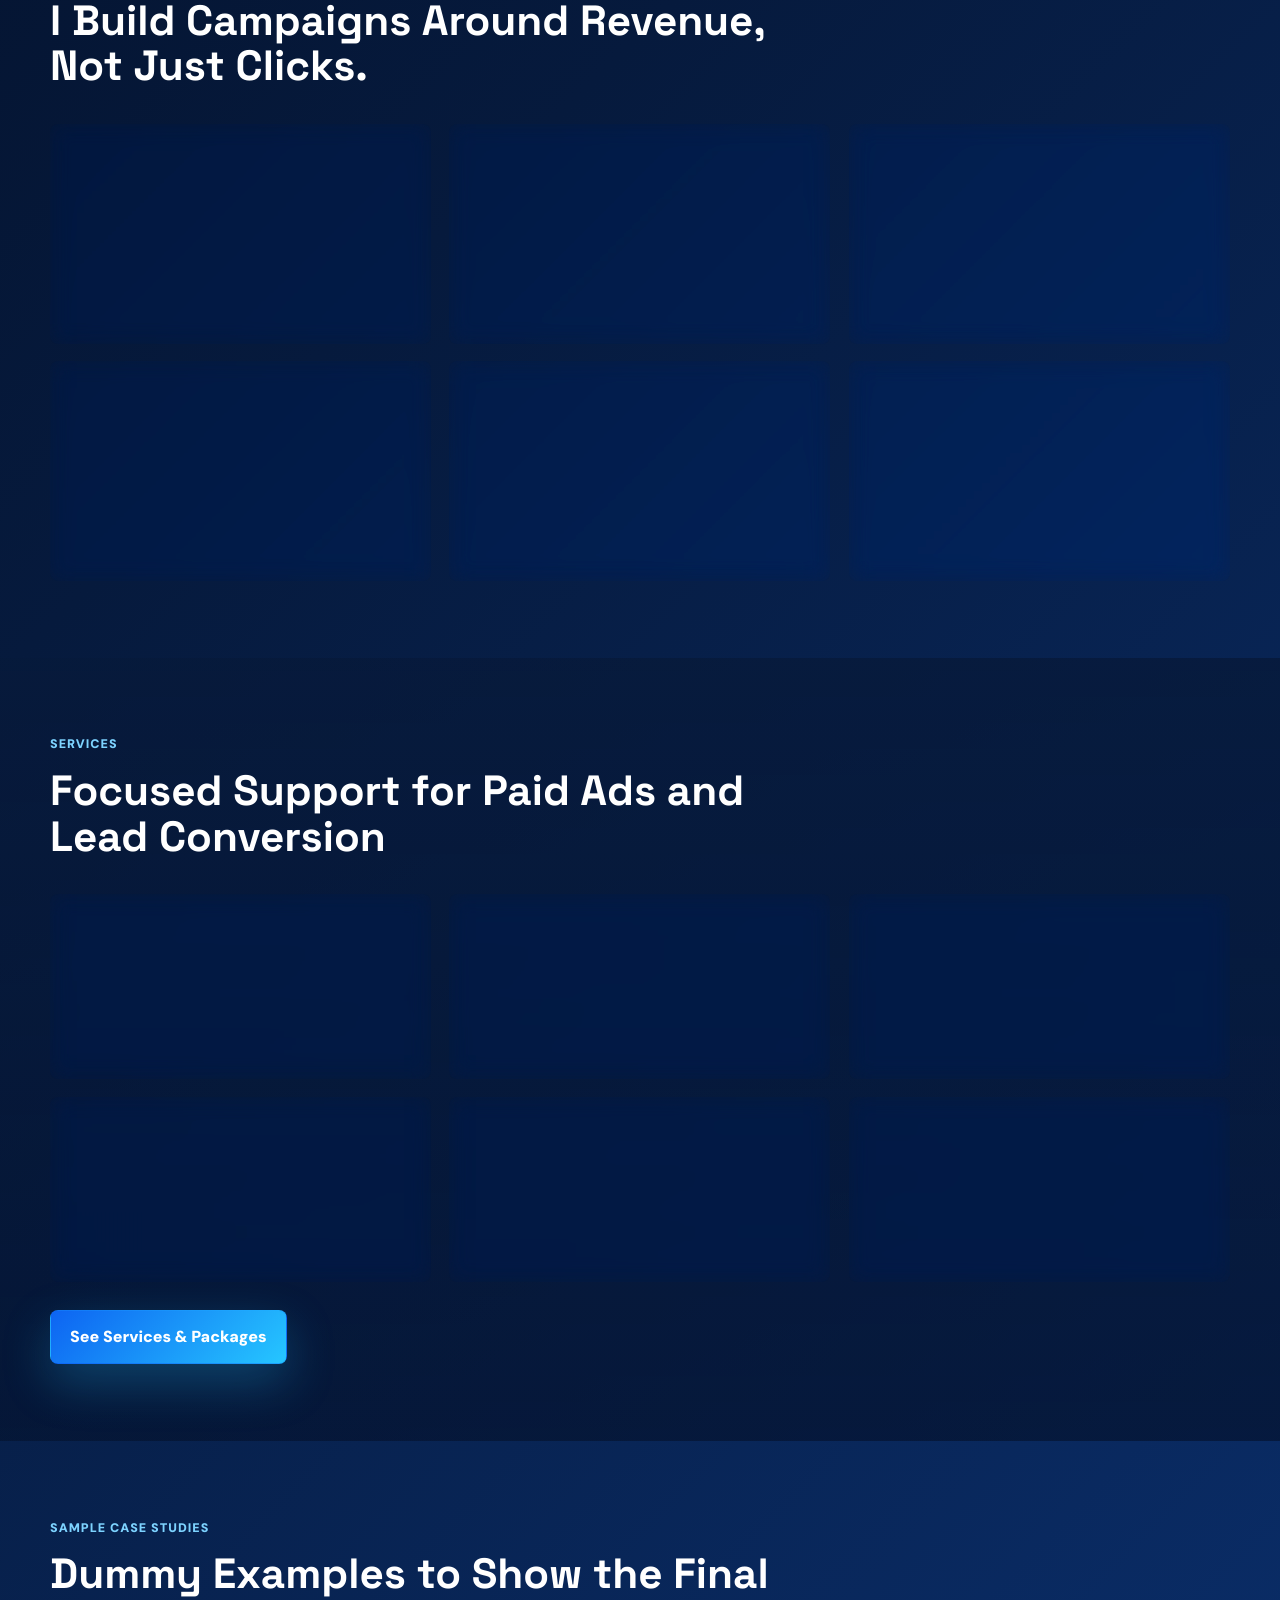
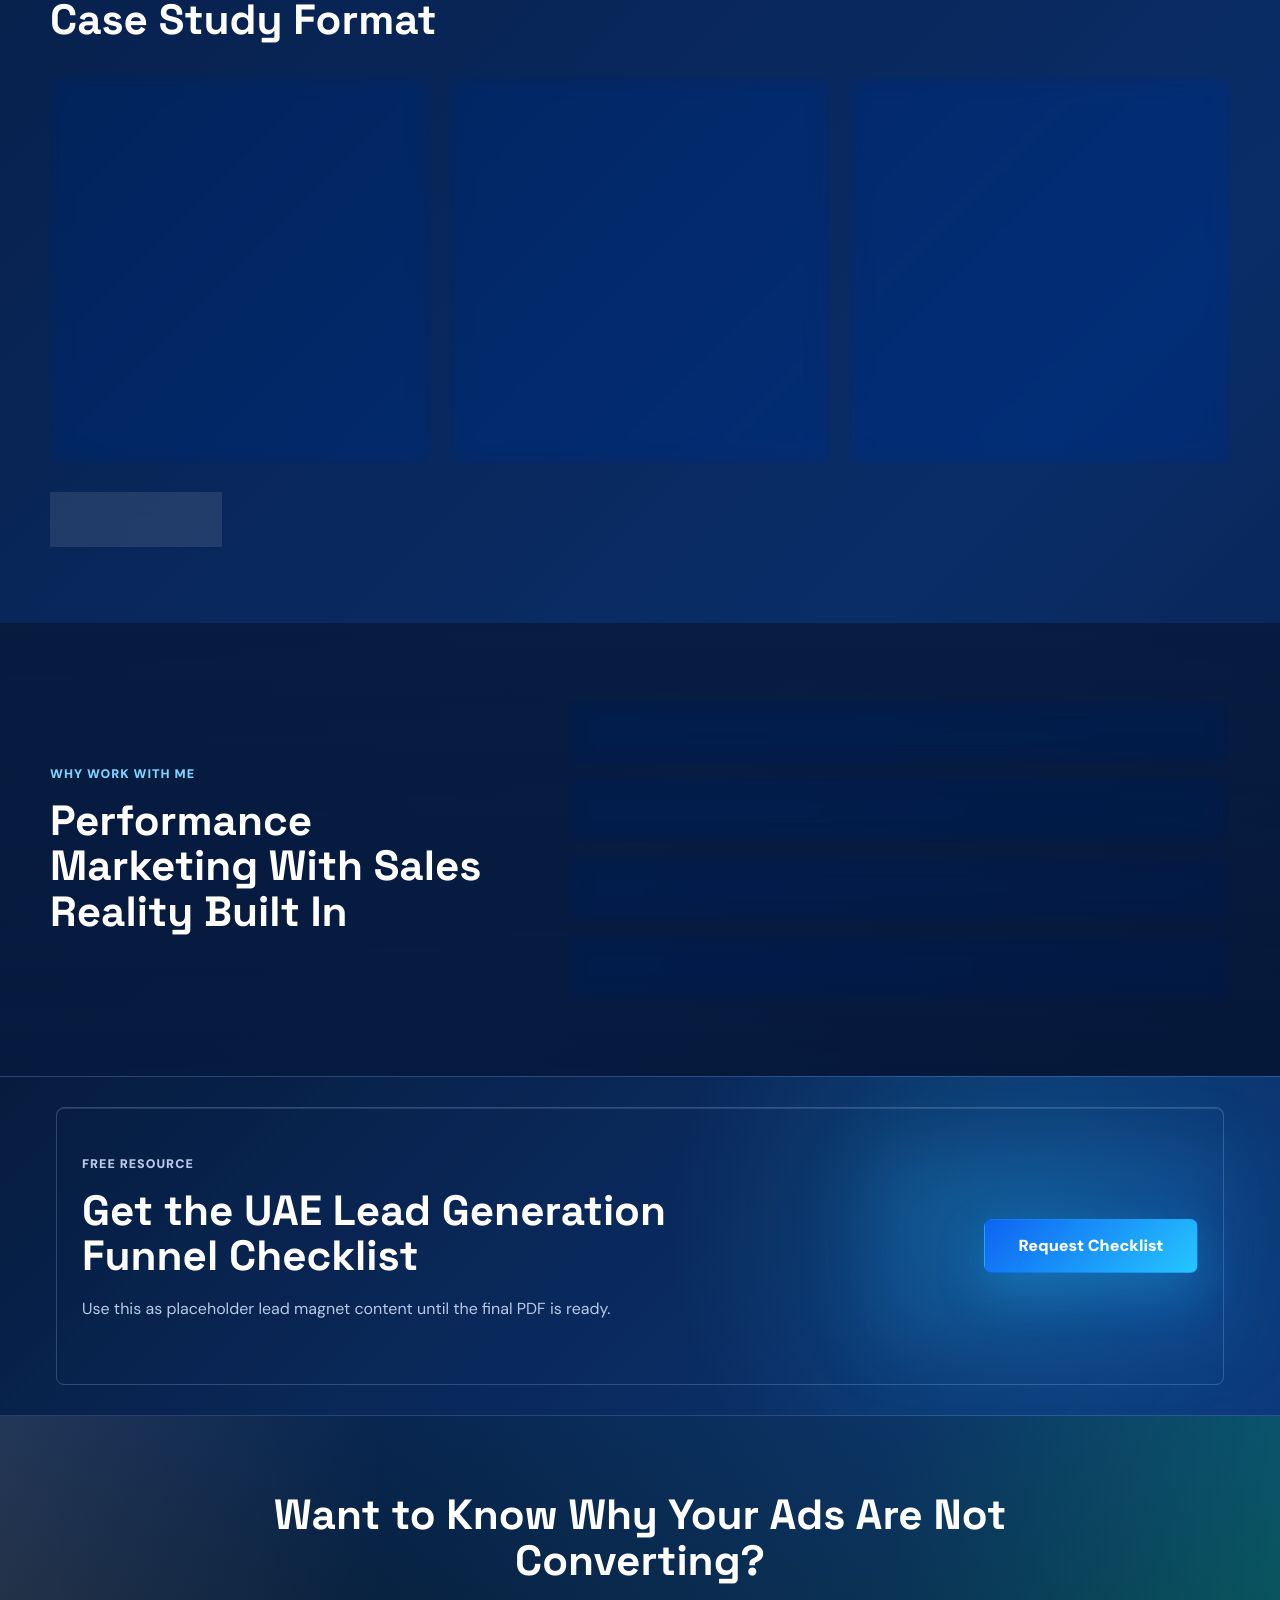
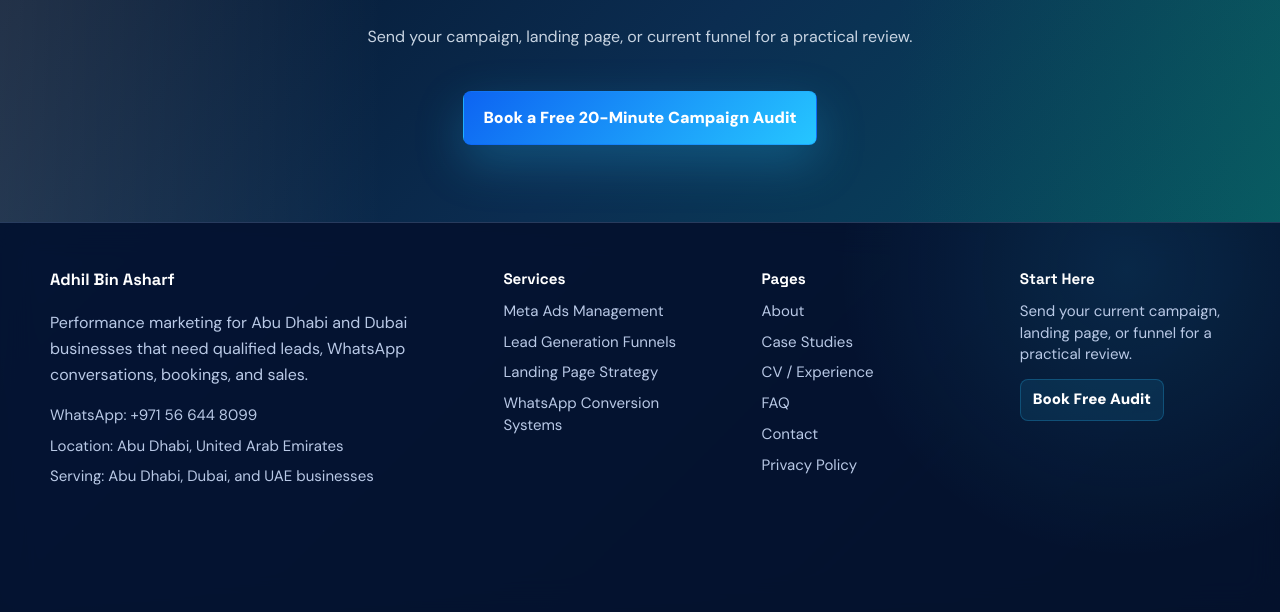
==== commit 55e920b8: "Add site favicon" ====
--- a/index.html
+++ b/index.html
@@ -8,6 +8,9 @@
   <link rel="preconnect" href="https://fonts.googleapis.com">
   <link rel="preconnect" href="https://fonts.gstatic.com" crossorigin>
   <link href="https://fonts.googleapis.com/css2?family=DM+Sans:wght@400;500;600;700;800&family=Space+Grotesk:wght@500;600;700&display=swap" rel="stylesheet">
+  <link rel="icon" type="image/png" sizes="32x32" href="assets/favicon-32.png">
+  <link rel="icon" type="image/png" sizes="192x192" href="assets/favicon-192.png">
+  <link rel="apple-touch-icon" href="assets/apple-touch-icon.png">
   <link rel="stylesheet" href="styles.css?v=32">
   <script type="application/ld+json">
   {
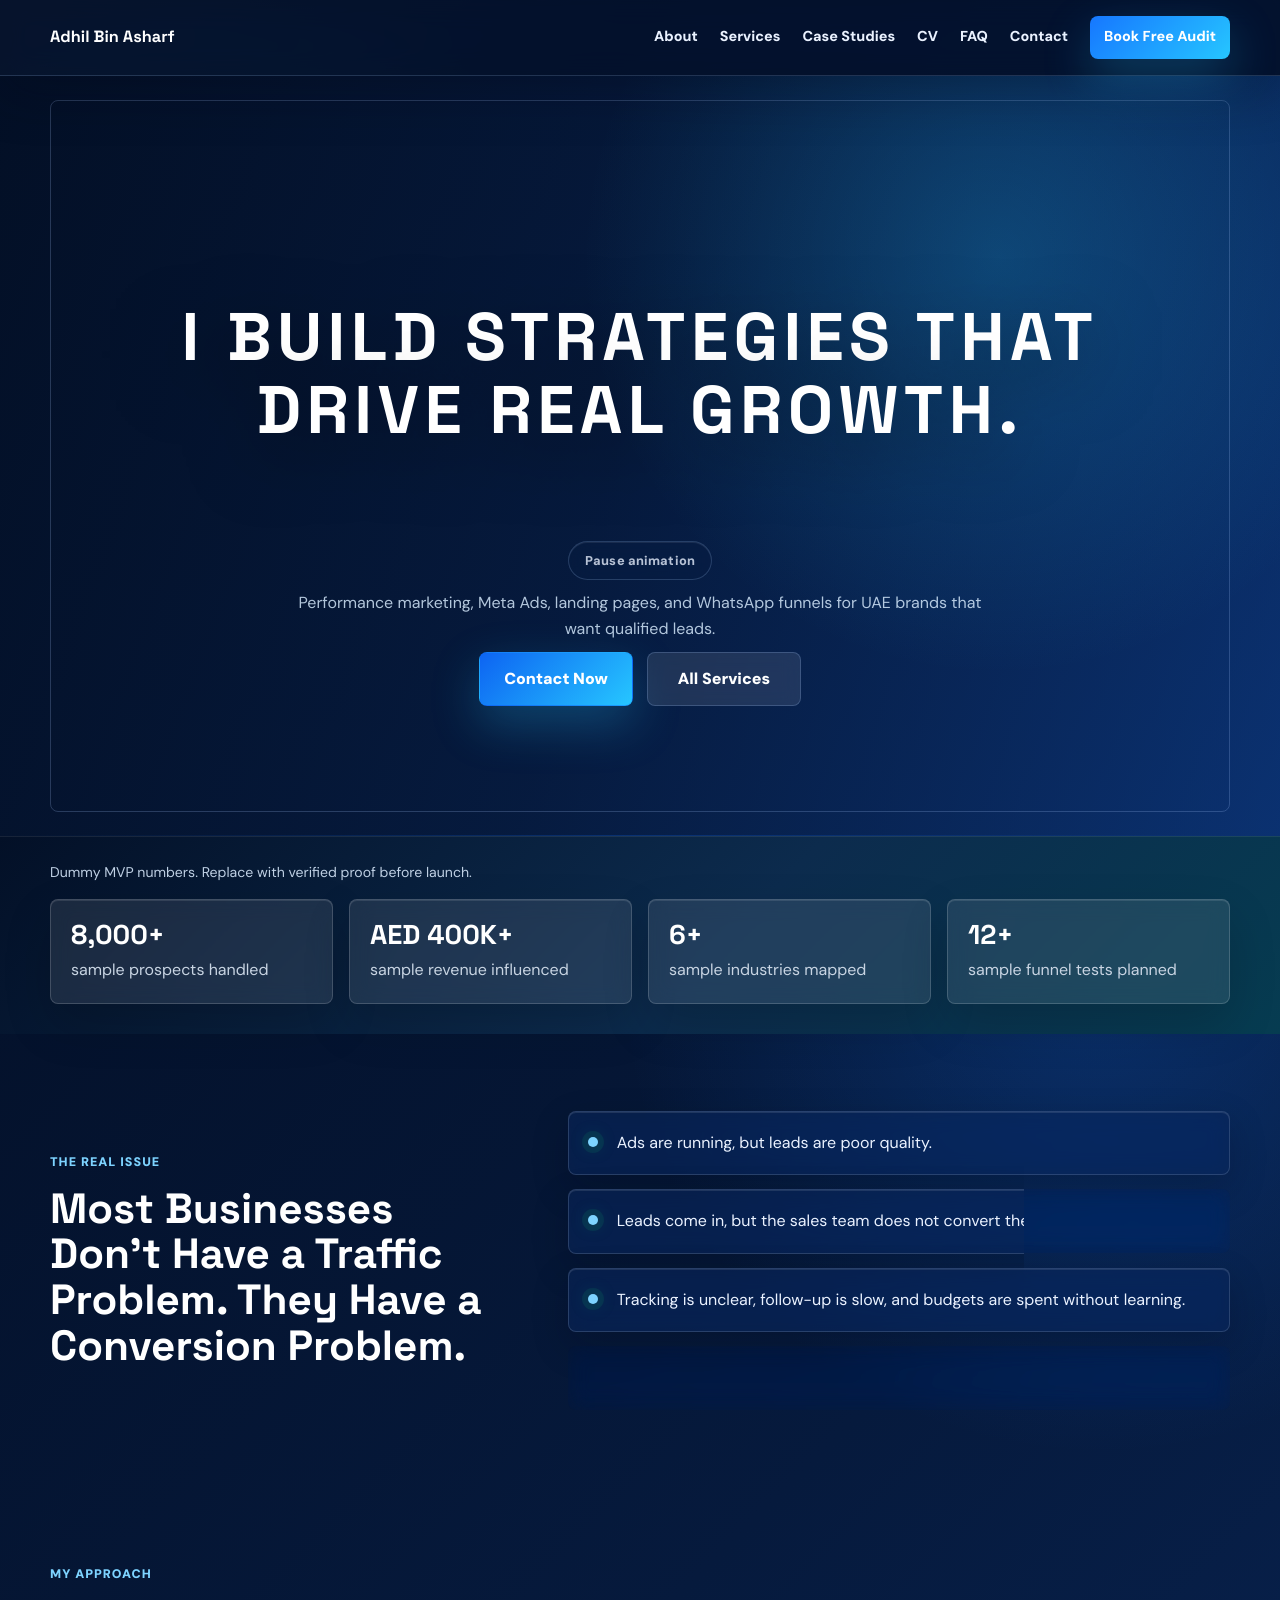
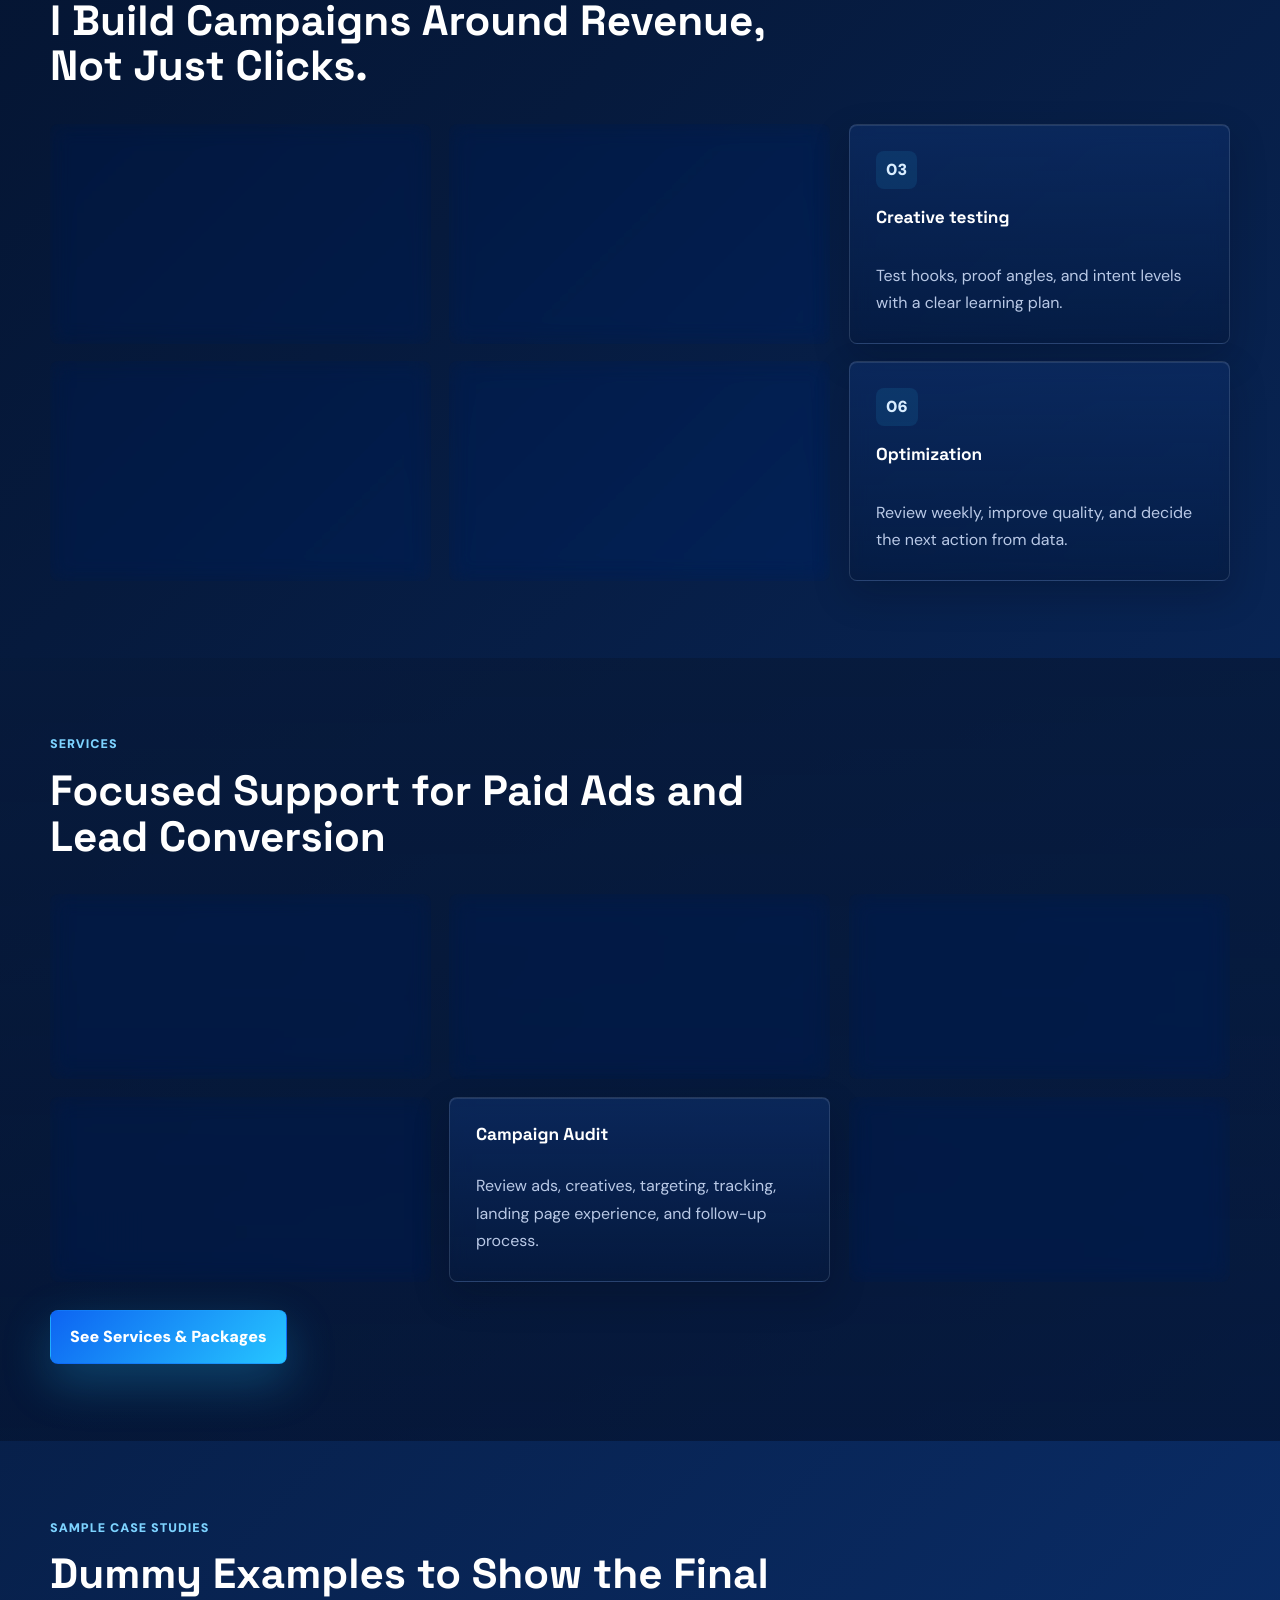
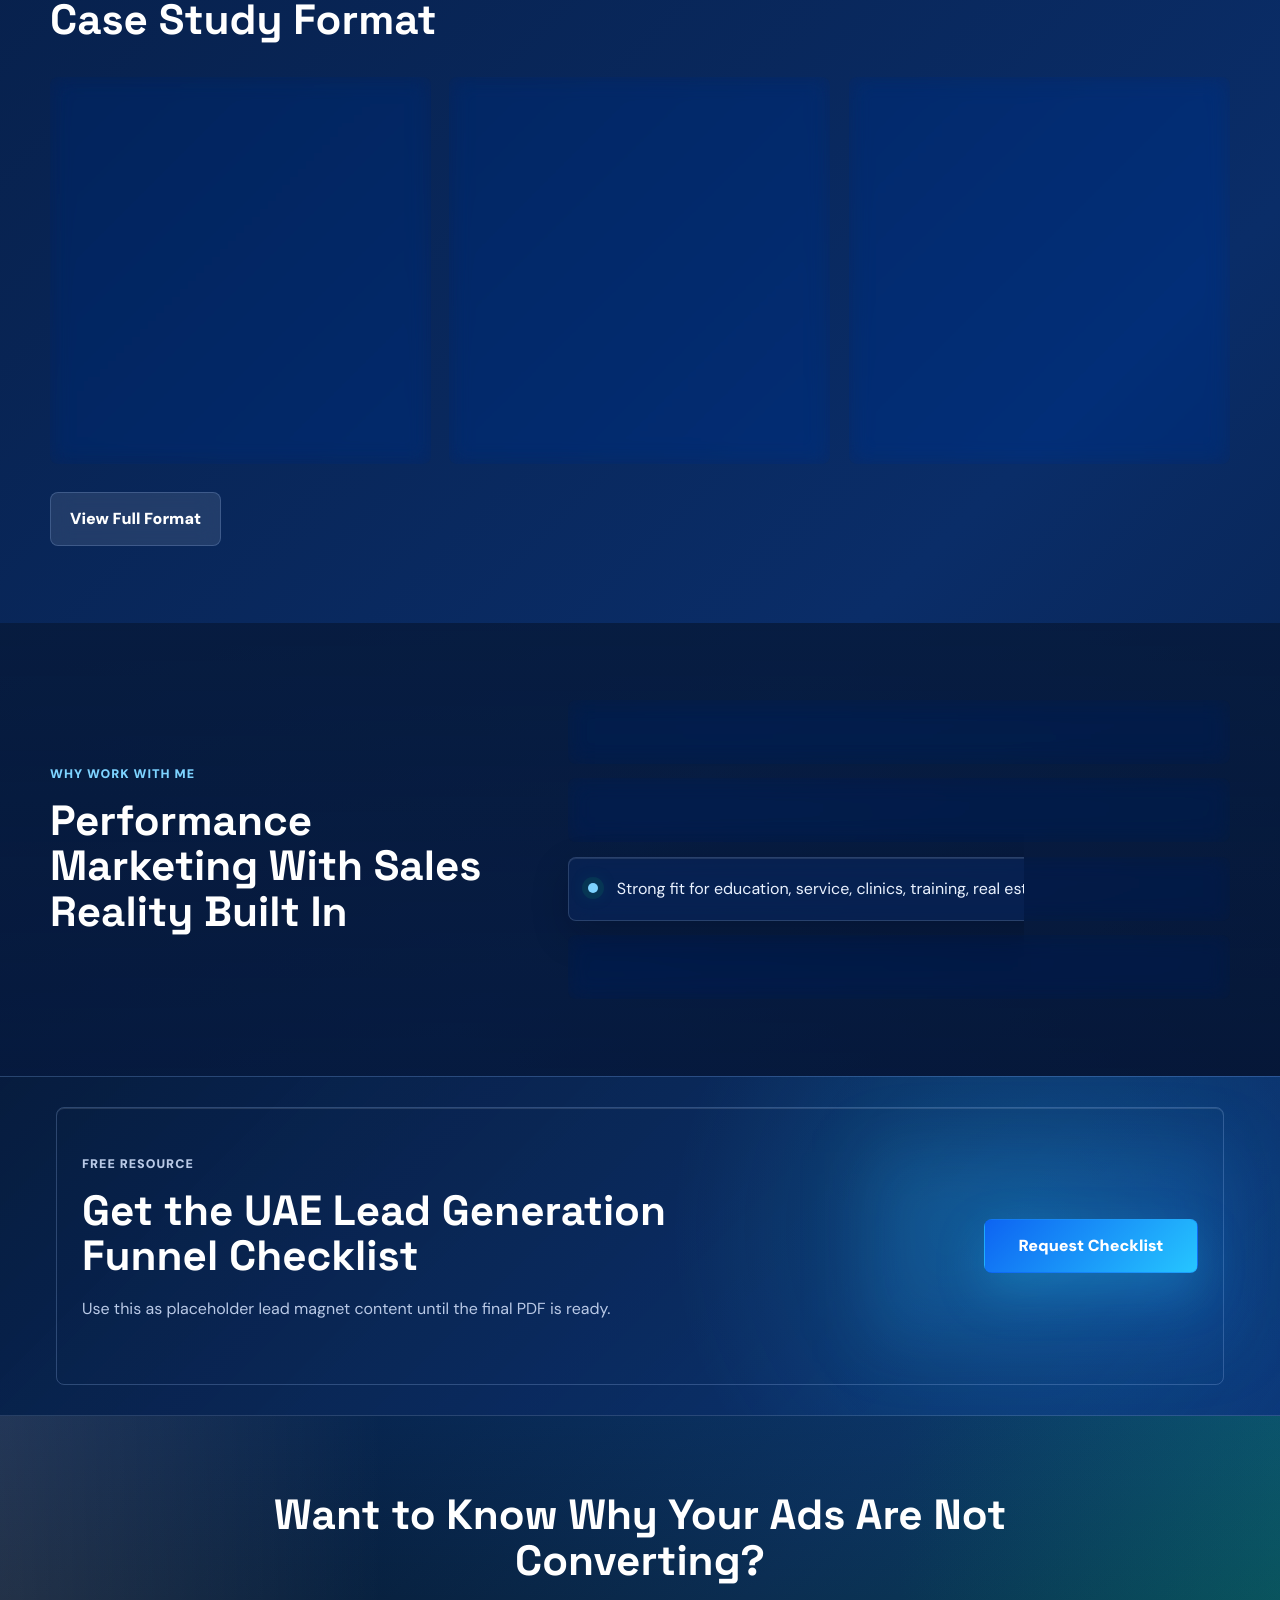
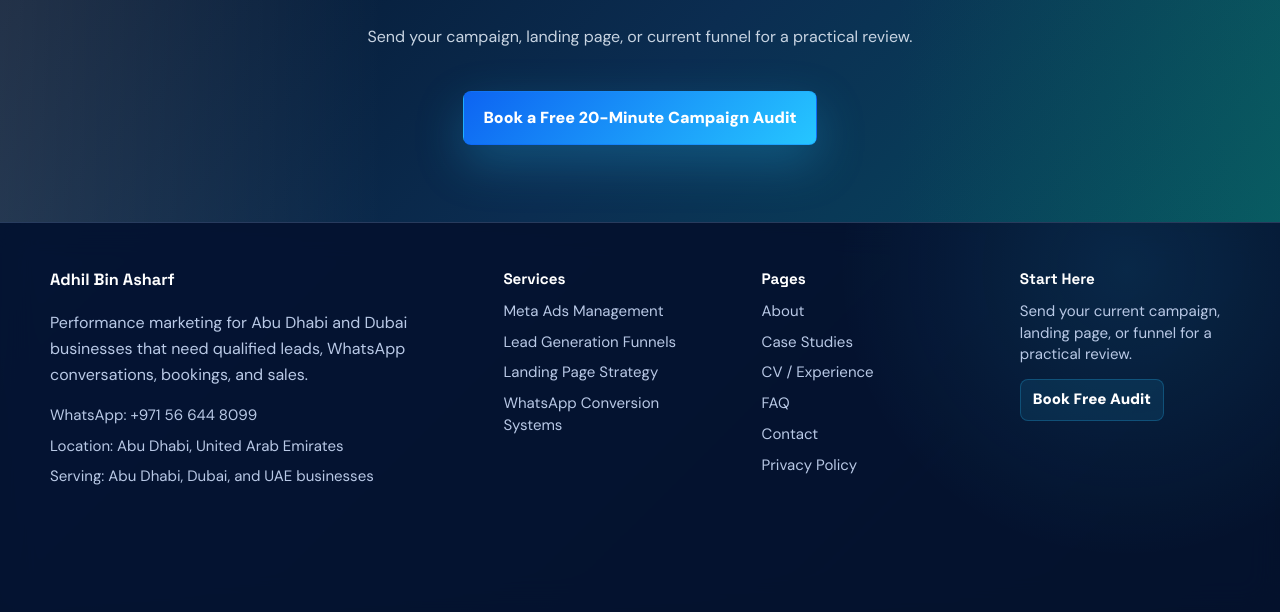
==== commit e94407a9: "Add owner content admin dashboard" ====
--- a/index.html
+++ b/index.html
@@ -11,7 +11,7 @@
   <link rel="icon" type="image/png" sizes="32x32" href="assets/favicon-32.png">
   <link rel="icon" type="image/png" sizes="192x192" href="assets/favicon-192.png">
   <link rel="apple-touch-icon" href="assets/apple-touch-icon.png">
-  <link rel="stylesheet" href="styles.css?v=32">
+  <link rel="stylesheet" href="styles.css?v=33">
   <script type="application/ld+json">
   {
     "@context": "https://schema.org",
@@ -211,6 +211,7 @@
       <span>Personal branding website for performance marketing services in the UAE.</span>
     </div>
   </footer>
-  <script src="script.js?v=25"></script>
+  <script src="site-content.js?v=1"></script>
+  <script src="script.js?v=26"></script>
 </body>
 </html>
--- a/styles.css
+++ b/styles.css
@@ -1232,6 +1232,170 @@
   font-size: 0.92rem;
 }
 
+.admin-body {
+  min-height: 100vh;
+  background:
+    radial-gradient(circle at 20% 12%, rgba(38, 198, 255, 0.2), transparent 28rem),
+    radial-gradient(circle at 86% 18%, rgba(22, 119, 255, 0.28), transparent 32rem),
+    linear-gradient(135deg, #020b1e 0%, #071d48 54%, #061329 100%);
+}
+
+.admin-shell {
+  display: grid;
+  grid-template-columns: 280px minmax(0, 1fr);
+  min-height: 100vh;
+}
+
+.admin-sidebar {
+  position: sticky;
+  top: 0;
+  height: 100vh;
+  padding: 28px 20px;
+  border-right: 1px solid rgba(169, 202, 255, 0.18);
+  background: rgba(5, 18, 45, 0.72);
+  box-shadow: 20px 0 70px rgba(0, 8, 24, 0.26);
+  backdrop-filter: blur(16px);
+}
+
+.admin-sidebar p {
+  margin: 10px 0 24px;
+  color: var(--muted);
+}
+
+.admin-tabs {
+  display: grid;
+  gap: 8px;
+}
+
+.admin-tabs button,
+.admin-list-head button,
+.admin-danger {
+  min-height: 40px;
+  border: 1px solid rgba(169, 202, 255, 0.18);
+  border-radius: var(--radius);
+  color: var(--ink);
+  background: rgba(13, 43, 96, 0.52);
+  font: inherit;
+  font-weight: 800;
+  text-align: left;
+  transition: border-color 180ms ease, background 180ms ease, transform 180ms ease;
+}
+
+.admin-tabs button {
+  padding: 10px 12px;
+}
+
+.admin-tabs button:hover,
+.admin-tabs button.is-active {
+  border-color: rgba(38, 198, 255, 0.42);
+  background: rgba(22, 119, 255, 0.28);
+}
+
+.admin-panel {
+  padding: clamp(24px, 4vw, 54px);
+}
+
+.admin-topbar {
+  display: flex;
+  align-items: center;
+  justify-content: space-between;
+  gap: 20px;
+  margin-bottom: 22px;
+}
+
+.admin-topbar h1 {
+  margin: 0;
+  font-family: "Space Grotesk", "DM Sans", sans-serif;
+  font-size: clamp(2rem, 4vw, 4rem);
+  line-height: 1;
+}
+
+.admin-actions {
+  display: flex;
+  flex-wrap: wrap;
+  gap: 12px;
+}
+
+.admin-notice,
+.admin-editor-block {
+  border: 1px solid rgba(169, 202, 255, 0.18);
+  border-radius: var(--radius);
+  background: rgba(8, 30, 68, 0.58);
+  box-shadow: var(--shadow-sm), inset 0 1px 0 rgba(255,255,255,0.08);
+  backdrop-filter: blur(14px);
+}
+
+.admin-notice {
+  margin: 0 0 18px;
+  padding: 14px 16px;
+  color: var(--muted);
+}
+
+.admin-form {
+  display: grid;
+  gap: 18px;
+}
+
+.admin-editor-block {
+  padding: clamp(18px, 3vw, 28px);
+}
+
+.admin-editor-block h2,
+.admin-editor-block h3 {
+  margin: 0 0 16px;
+  font-family: "Space Grotesk", "DM Sans", sans-serif;
+}
+
+.admin-grid {
+  display: grid;
+  grid-template-columns: repeat(2, minmax(0, 1fr));
+  gap: 16px;
+}
+
+.admin-grid label,
+.admin-list-item label {
+  color: var(--muted);
+}
+
+.admin-list-head {
+  display: flex;
+  justify-content: space-between;
+  gap: 12px;
+  align-items: center;
+}
+
+.admin-list-head button,
+.admin-danger {
+  padding: 9px 12px;
+  text-align: center;
+}
+
+.admin-list {
+  display: grid;
+  gap: 14px;
+}
+
+.admin-list-item {
+  display: grid;
+  gap: 12px;
+  padding: 16px;
+  border: 1px solid rgba(169, 202, 255, 0.14);
+  border-radius: var(--radius);
+  background: rgba(5, 18, 45, 0.44);
+}
+
+.admin-danger {
+  justify-self: end;
+  color: #ffd7df;
+  border-color: rgba(255, 107, 129, 0.24);
+  background: rgba(140, 20, 44, 0.32);
+}
+
+.admin-json {
+  min-height: 440px;
+  font-family: Consolas, "Courier New", monospace;
+}
+
 @media (max-width: 1100px) {
   .site-nav {
     gap: 12px;
@@ -1240,6 +1404,30 @@
 }
 
 @media (max-width: 940px) {
+  .admin-shell {
+    grid-template-columns: 1fr;
+  }
+
+  .admin-sidebar {
+    position: relative;
+    height: auto;
+    border-right: 0;
+    border-bottom: 1px solid rgba(169, 202, 255, 0.18);
+  }
+
+  .admin-tabs {
+    grid-template-columns: repeat(2, minmax(0, 1fr));
+  }
+
+  .admin-topbar {
+    align-items: flex-start;
+    flex-direction: column;
+  }
+
+  .admin-grid {
+    grid-template-columns: 1fr;
+  }
+
   .nav-toggle {
     display: inline-flex;
     align-items: center;
